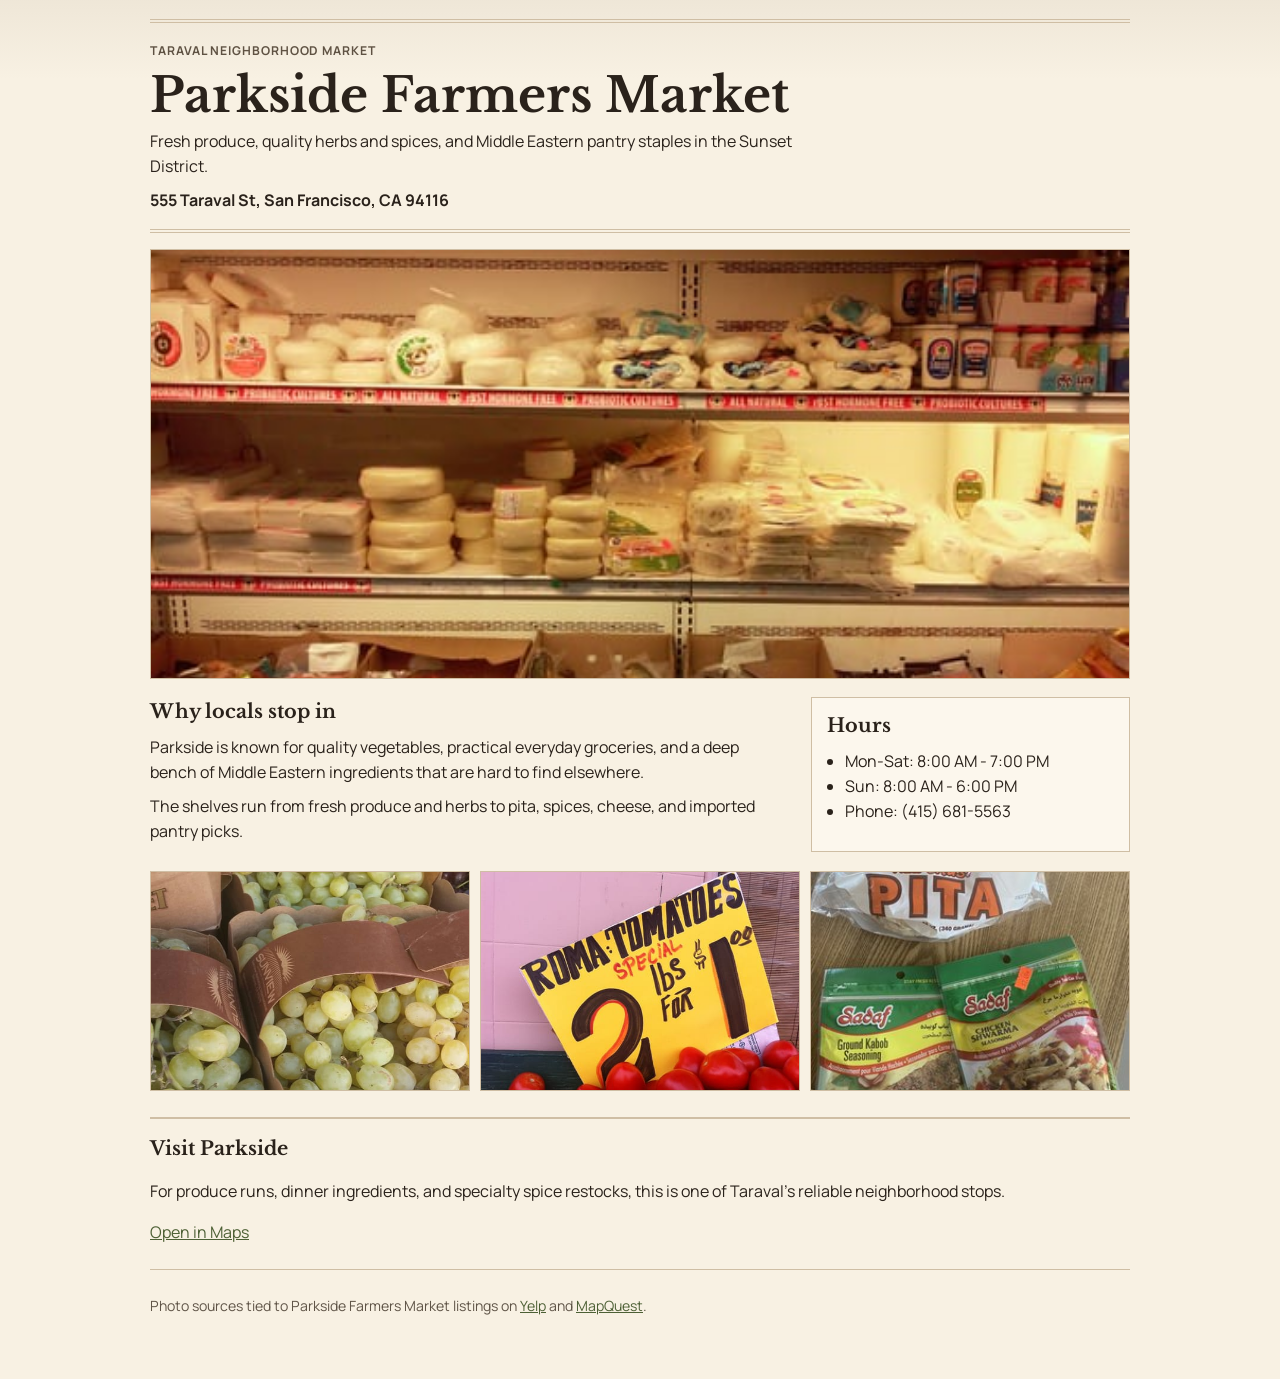
==== sites/parkside-farmers-market/index.html @ 5b8dddbd "Add Parkside Farmers Market mock site and hub link" ====
<!doctype html>
<html lang="en">
  <head>
    <meta charset="UTF-8" />
    <meta name="viewport" content="width=device-width, initial-scale=1.0" />
    <title>Parkside Farmers Market | San Francisco</title>
    <meta
      name="description"
      content="Parkside Farmers Market in San Francisco: produce, Middle Eastern staples, herbs, spices, and neighborhood market staples."
    />
    <link rel="preconnect" href="https://fonts.googleapis.com" />
    <link rel="preconnect" href="https://fonts.gstatic.com" crossorigin />
    <link
      href="https://fonts.googleapis.com/css2?family=Libre+Baskerville:wght@400;700&family=Manrope:wght@400;500;700&display=swap"
      rel="stylesheet"
    />
    <link rel="stylesheet" href="styles.css" />
  </head>
  <body>
    <div class="page">
      <header class="masthead">
        <p class="kicker">Taraval Neighborhood Market</p>
        <h1>Parkside Farmers Market</h1>
        <p class="subtitle">
          Fresh produce, quality herbs and spices, and Middle Eastern pantry staples in the Sunset District.
        </p>
        <p class="address">
          555 Taraval St, San Francisco, CA 94116
        </p>
      </header>

      <figure class="hero">
        <img src="assets/cheese-case.jpg" alt="Cheese and specialty dairy case at Parkside Farmers Market" />
      </figure>

      <section class="split" aria-labelledby="why-locals-stop-in">
        <div>
          <h2 id="why-locals-stop-in">Why locals stop in</h2>
          <p>
            Parkside is known for quality vegetables, practical everyday groceries, and a deep bench of Middle Eastern ingredients that are hard to find elsewhere.
          </p>
          <p>
            The shelves run from fresh produce and herbs to pita, spices, cheese, and imported pantry picks.
          </p>
        </div>
        <aside>
          <h2>Hours</h2>
          <ul>
            <li>Mon-Sat: 8:00 AM - 7:00 PM</li>
            <li>Sun: 8:00 AM - 6:00 PM</li>
            <li>Phone: (415) 681-5563</li>
          </ul>
        </aside>
      </section>

      <section class="photo-band" aria-label="Produce and specialty items at Parkside Farmers Market">
        <figure>
          <img src="assets/grapes-produce.jpg" alt="Fresh produce display with green grapes at Parkside Farmers Market" />
        </figure>
        <figure>
          <img src="assets/tomato-special.jpg" alt="Roma tomato special sign and produce display at Parkside Farmers Market" />
        </figure>
        <figure>
          <img src="assets/spices-and-pita.jpg" alt="Middle Eastern spices and pita from Parkside Farmers Market" />
        </figure>
      </section>

      <section class="visit" aria-labelledby="visit">
        <h2 id="visit">Visit Parkside</h2>
        <p>
          For produce runs, dinner ingredients, and specialty spice restocks, this is one of Taraval's reliable neighborhood stops.
        </p>
        <p>
          <a href="https://maps.apple.com/?q=Parkside+Farmers+Market+555+Taraval+St+San+Francisco" target="_blank" rel="noopener noreferrer">Open in Maps</a>
        </p>
      </section>

      <footer>
        <p>
          Photo sources tied to Parkside Farmers Market listings on
          <a href="https://www.yelp.com/biz/parkside-farmers-market-san-francisco" target="_blank" rel="noopener noreferrer">Yelp</a>
          and
          <a href="https://www.mapquest.com/us/california/parkside-farmers-market-11784413" target="_blank" rel="noopener noreferrer">MapQuest</a>.
        </p>
      </footer>
    </div>
  </body>
</html>
---- sites/parkside-farmers-market/styles.css ----
:root {
  --paper: #f8f1e3;
  --ink: #2a221b;
  --line: #cfbea4;
  --olive: #4d6035;
  --rust: #9a4f2e;
}

* {
  box-sizing: border-box;
}

body {
  margin: 0;
  color: var(--ink);
  background:
    linear-gradient(to bottom, rgba(130, 109, 80, 0.08), transparent 80px),
    var(--paper);
  font-family: "Manrope", "Avenir Next", sans-serif;
  line-height: 1.55;
}

.page {
  width: min(980px, 95vw);
  margin: 0 auto;
  padding: 1.2rem 0 3rem;
}

.masthead {
  border-top: 4px double var(--line);
  border-bottom: 4px double var(--line);
  padding: 1.2rem 0 1rem;
}

.kicker {
  margin: 0;
  text-transform: uppercase;
  letter-spacing: 0.08em;
  font-weight: 700;
  font-size: 0.76rem;
  color: #5f5243;
}

h1,
h2 {
  font-family: "Libre Baskerville", Georgia, serif;
}

h1 {
  margin: 0.5rem 0 0.45rem;
  font-size: clamp(1.9rem, 5vw, 3rem);
  line-height: 1.1;
}

.subtitle {
  margin: 0;
  max-width: 65ch;
}

.address {
  margin: 0.6rem 0 0;
  font-weight: 700;
}

.hero {
  margin: 1rem 0 0;
}

.hero img {
  width: 100%;
  max-height: 430px;
  object-fit: cover;
  display: block;
  border: 1px solid var(--line);
}

.split {
  display: grid;
  grid-template-columns: 2fr 1fr;
  gap: 1.4rem;
  margin-top: 1.1rem;
}

h2 {
  margin: 0 0 0.5rem;
  font-size: 1.2rem;
}

.split p {
  margin: 0.55rem 0;
}

.split aside {
  border: 1px solid var(--line);
  background: #fcf7ed;
  padding: 0.85rem 0.95rem;
}

.split ul {
  margin: 0;
  padding-left: 1.1rem;
}

.photo-band {
  margin-top: 1.2rem;
  display: grid;
  grid-template-columns: 1fr 1fr 1fr;
  gap: 0.65rem;
}

.photo-band figure {
  margin: 0;
}

.photo-band img {
  width: 100%;
  height: 220px;
  object-fit: cover;
  border: 1px solid var(--line);
}

.visit {
  margin-top: 1.2rem;
  padding-top: 0.9rem;
  border-top: 2px solid var(--line);
}

a {
  color: var(--olive);
}

a:hover {
  color: var(--rust);
}

footer {
  margin-top: 1.5rem;
  border-top: 1px solid var(--line);
  padding-top: 0.7rem;
  font-size: 0.88rem;
  color: #5f5447;
}

@media (max-width: 780px) {
  .split {
    grid-template-columns: 1fr;
  }

  .photo-band {
    grid-template-columns: 1fr;
  }

  .photo-band img {
    height: auto;
    max-height: 320px;
  }
}
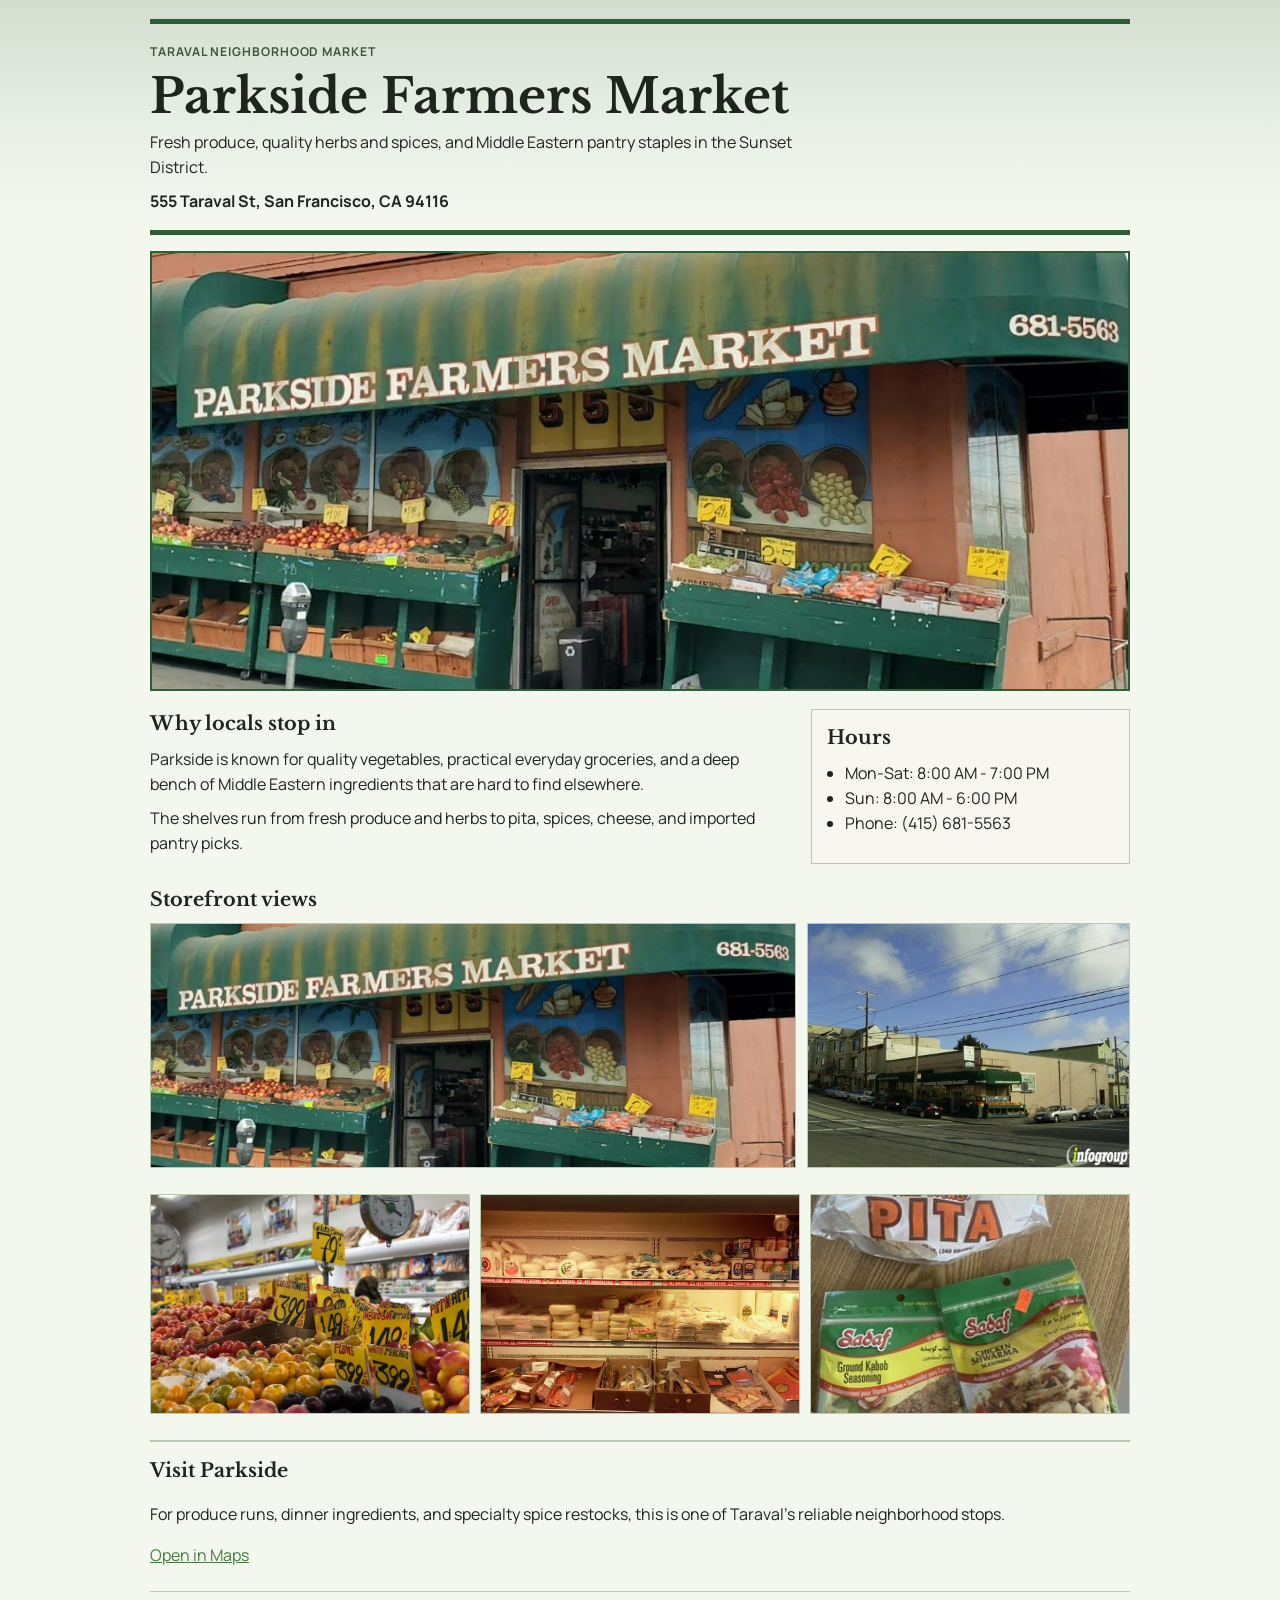
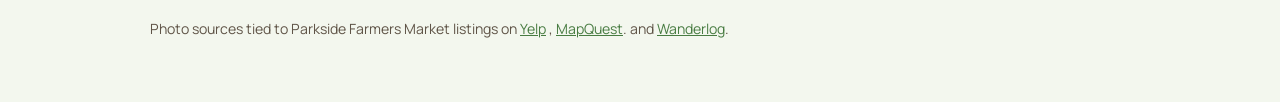
==== commit 1285d9d9: "Refresh Parkside site with greener style and storefront photos" ====
--- a/sites/parkside-farmers-market/index.html
+++ b/sites/parkside-farmers-market/index.html
@@ -30,7 +30,7 @@
       </header>
 
       <figure class="hero">
-        <img src="assets/cheese-case.jpg" alt="Cheese and specialty dairy case at Parkside Farmers Market" />
+        <img src="assets/storefront-main.jpg" alt="Main storefront of Parkside Farmers Market on Taraval Street" />
       </figure>
 
       <section class="split" aria-labelledby="why-locals-stop-in">
@@ -53,12 +53,24 @@
         </aside>
       </section>
 
+      <section class="storefront" aria-label="Storefront views of Parkside Farmers Market">
+        <h2>Storefront views</h2>
+        <div class="storefront-grid">
+          <figure>
+            <img src="assets/storefront-main.jpg" alt="Front entry and produce stand at Parkside Farmers Market" />
+          </figure>
+          <figure>
+            <img src="assets/storefront-street.jpg" alt="Street view of Parkside Farmers Market building on Taraval Street" />
+          </figure>
+        </div>
+      </section>
+
       <section class="photo-band" aria-label="Produce and specialty items at Parkside Farmers Market">
         <figure>
-          <img src="assets/grapes-produce.jpg" alt="Fresh produce display with green grapes at Parkside Farmers Market" />
+          <img src="assets/produce-aisle.jpg" alt="Fruit and produce section inside Parkside Farmers Market" />
         </figure>
         <figure>
-          <img src="assets/tomato-special.jpg" alt="Roma tomato special sign and produce display at Parkside Farmers Market" />
+          <img src="assets/cheese-case.jpg" alt="Cheese and specialty dairy case at Parkside Farmers Market" />
         </figure>
         <figure>
           <img src="assets/spices-and-pita.jpg" alt="Middle Eastern spices and pita from Parkside Farmers Market" />
@@ -79,8 +91,10 @@
         <p>
           Photo sources tied to Parkside Farmers Market listings on
           <a href="https://www.yelp.com/biz/parkside-farmers-market-san-francisco" target="_blank" rel="noopener noreferrer">Yelp</a>
+          ,
+          <a href="https://www.mapquest.com/us/california/parkside-farmers-market-11784413" target="_blank" rel="noopener noreferrer">MapQuest</a>.
           and
-          <a href="https://www.mapquest.com/us/california/parkside-farmers-market-11784413" target="_blank" rel="noopener noreferrer">MapQuest</a>.
+          <a href="https://wanderlog.com/place/details/7019731/parkside-farmers-market" target="_blank" rel="noopener noreferrer">Wanderlog</a>.
         </p>
       </footer>
     </div>
--- a/sites/parkside-farmers-market/styles.css
+++ b/sites/parkside-farmers-market/styles.css
@@ -1,9 +1,11 @@
 :root {
-  --paper: #f8f1e3;
-  --ink: #2a221b;
-  --line: #cfbea4;
-  --olive: #4d6035;
-  --rust: #9a4f2e;
+  --paper: #f3f7ee;
+  --ink: #1c261c;
+  --line: #b9c9af;
+  --olive: #2f5d35;
+  --leaf: #487c42;
+  --cream: #f8f7ef;
+  --rust: #8a4a2b;
 }
 
 * {
@@ -14,7 +16,7 @@
   margin: 0;
   color: var(--ink);
   background:
-    linear-gradient(to bottom, rgba(130, 109, 80, 0.08), transparent 80px),
+    linear-gradient(to bottom, rgba(61, 108, 70, 0.18), rgba(61, 108, 70, 0.05) 130px, transparent 220px),
     var(--paper);
   font-family: "Manrope", "Avenir Next", sans-serif;
   line-height: 1.55;
@@ -27,8 +29,8 @@
 }
 
 .masthead {
-  border-top: 4px double var(--line);
-  border-bottom: 4px double var(--line);
+  border-top: 5px solid var(--olive);
+  border-bottom: 5px solid var(--olive);
   padding: 1.2rem 0 1rem;
 }
 
@@ -38,7 +40,7 @@
   letter-spacing: 0.08em;
   font-weight: 700;
   font-size: 0.76rem;
-  color: #5f5243;
+  color: #3f563f;
 }
 
 h1,
@@ -68,10 +70,10 @@
 
 .hero img {
   width: 100%;
-  max-height: 430px;
+  max-height: 440px;
   object-fit: cover;
   display: block;
-  border: 1px solid var(--line);
+  border: 2px solid var(--olive);
 }
 
 .split {
@@ -92,13 +94,34 @@
 
 .split aside {
   border: 1px solid var(--line);
-  background: #fcf7ed;
+  background: var(--cream);
   padding: 0.85rem 0.95rem;
 }
 
 .split ul {
   margin: 0;
   padding-left: 1.1rem;
+}
+
+.storefront {
+  margin-top: 1.3rem;
+}
+
+.storefront-grid {
+  display: grid;
+  grid-template-columns: 2fr 1fr;
+  gap: 0.65rem;
+}
+
+.storefront-grid figure {
+  margin: 0;
+}
+
+.storefront-grid img {
+  width: 100%;
+  height: 245px;
+  object-fit: cover;
+  border: 1px solid var(--line);
 }
 
 .photo-band {
@@ -126,7 +149,7 @@
 }
 
 a {
-  color: var(--olive);
+  color: var(--leaf);
 }
 
 a:hover {
@@ -150,6 +173,15 @@
     grid-template-columns: 1fr;
   }
 
+  .storefront-grid {
+    grid-template-columns: 1fr;
+  }
+
+  .storefront-grid img {
+    height: auto;
+    max-height: 320px;
+  }
+
   .photo-band img {
     height: auto;
     max-height: 320px;
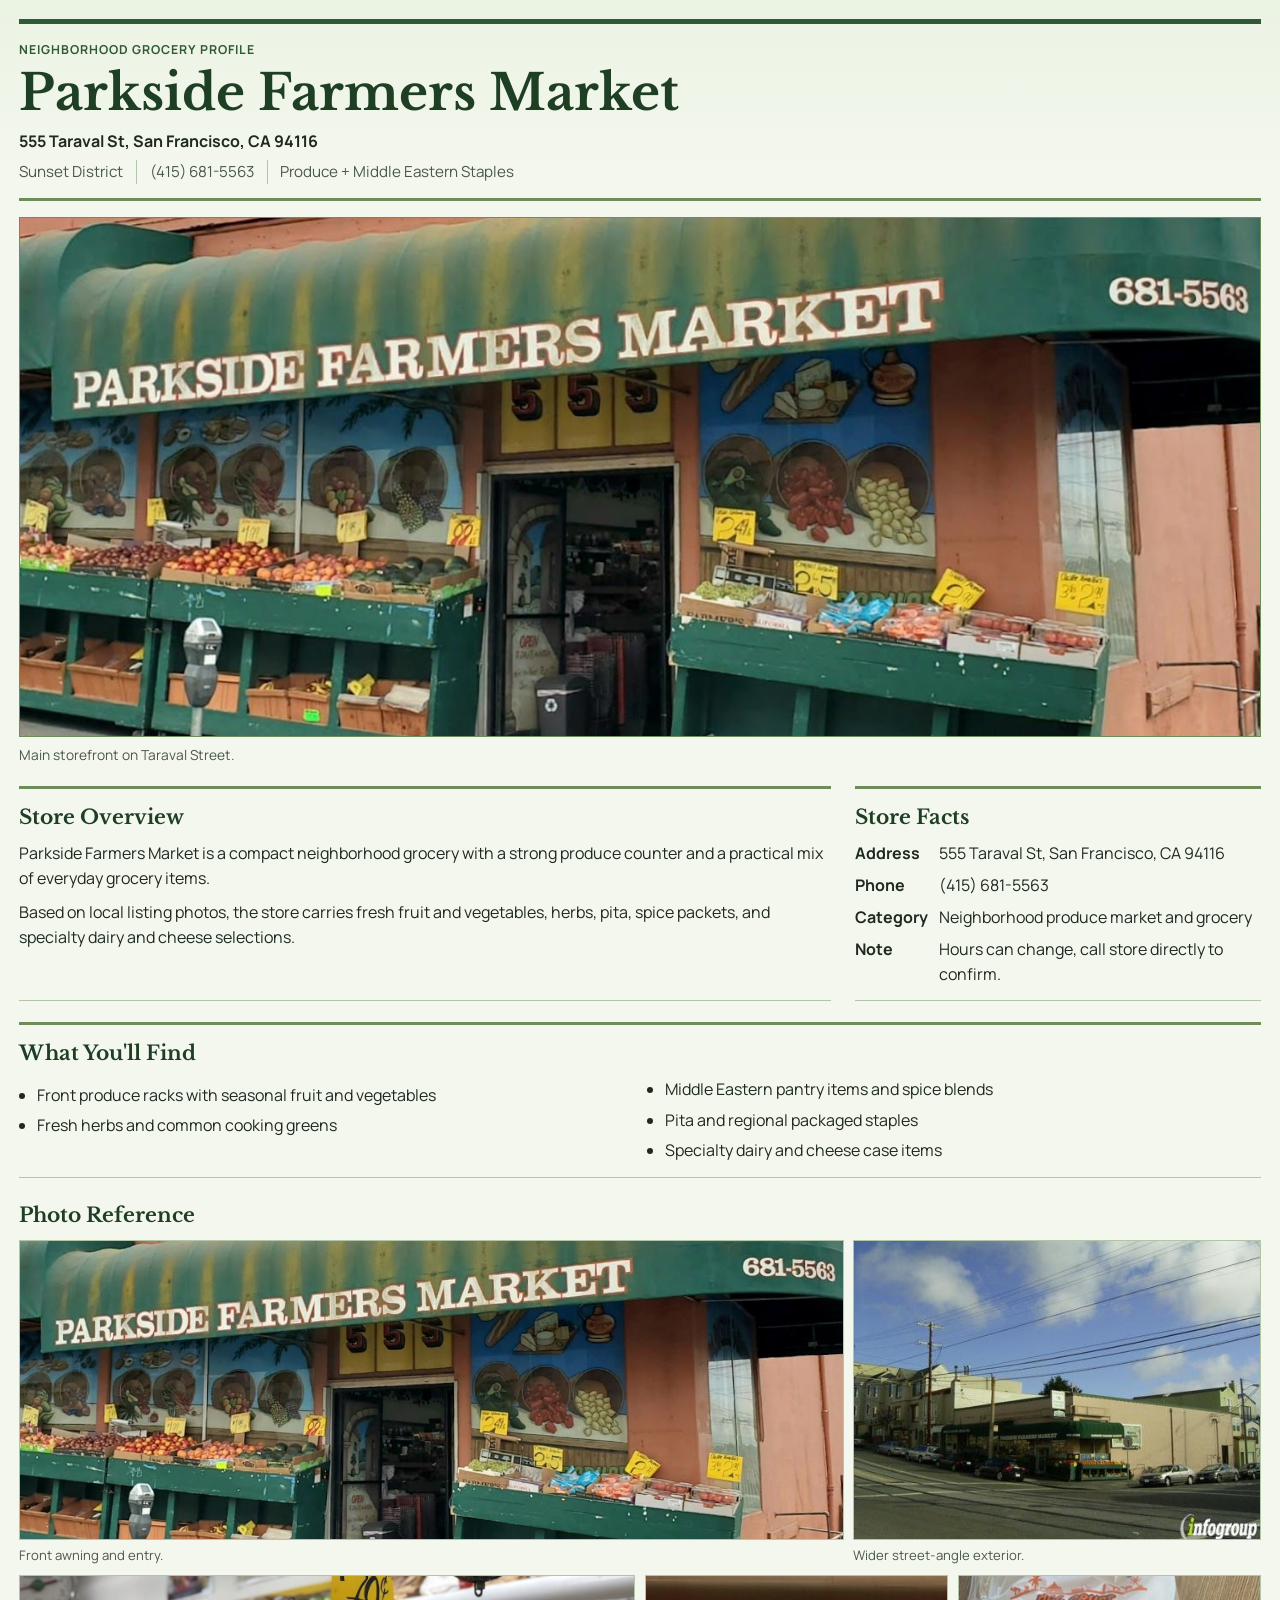
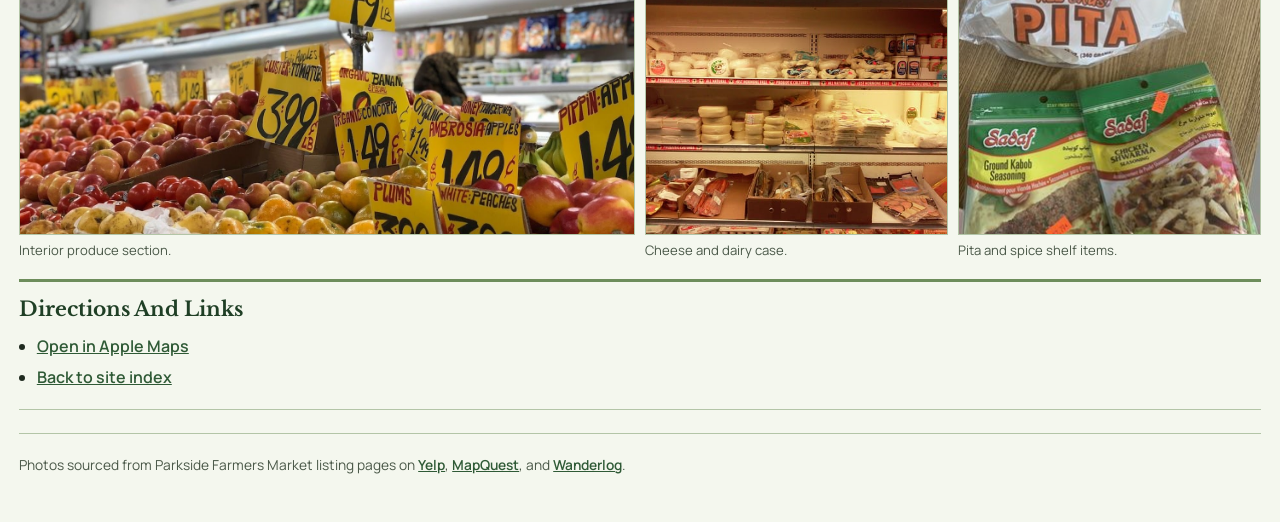
==== commit 07f27141: "Shift Parkside to informational layout with flatter styling" ====
--- a/sites/parkside-farmers-market/index.html
+++ b/sites/parkside-farmers-market/index.html
@@ -19,80 +19,100 @@
   <body>
     <div class="page">
       <header class="masthead">
-        <p class="kicker">Taraval Neighborhood Market</p>
+        <p class="kicker">Neighborhood Grocery Profile</p>
         <h1>Parkside Farmers Market</h1>
-        <p class="subtitle">
-          Fresh produce, quality herbs and spices, and Middle Eastern pantry staples in the Sunset District.
-        </p>
-        <p class="address">
-          555 Taraval St, San Francisco, CA 94116
+        <p class="subtitle">555 Taraval St, San Francisco, CA 94116</p>
+        <p class="meta-line">
+          <span>Sunset District</span>
+          <span>(415) 681-5563</span>
+          <span>Produce + Middle Eastern Staples</span>
         </p>
       </header>
 
       <figure class="hero">
         <img src="assets/storefront-main.jpg" alt="Main storefront of Parkside Farmers Market on Taraval Street" />
+        <figcaption>Main storefront on Taraval Street.</figcaption>
       </figure>
 
-      <section class="split" aria-labelledby="why-locals-stop-in">
-        <div>
-          <h2 id="why-locals-stop-in">Why locals stop in</h2>
+      <section class="info-columns" aria-labelledby="store-overview">
+        <article>
+          <h2 id="store-overview">Store Overview</h2>
           <p>
-            Parkside is known for quality vegetables, practical everyday groceries, and a deep bench of Middle Eastern ingredients that are hard to find elsewhere.
+            Parkside Farmers Market is a compact neighborhood grocery with a strong produce counter and a practical mix of everyday grocery items.
           </p>
           <p>
-            The shelves run from fresh produce and herbs to pita, spices, cheese, and imported pantry picks.
+            Based on local listing photos, the store carries fresh fruit and vegetables, herbs, pita, spice packets, and specialty dairy and cheese selections.
           </p>
-        </div>
-        <aside>
-          <h2>Hours</h2>
-          <ul>
-            <li>Mon-Sat: 8:00 AM - 7:00 PM</li>
-            <li>Sun: 8:00 AM - 6:00 PM</li>
-            <li>Phone: (415) 681-5563</li>
-          </ul>
-        </aside>
+        </article>
+        <article>
+          <h2>Store Facts</h2>
+          <dl class="facts">
+            <dt>Address</dt>
+            <dd>555 Taraval St, San Francisco, CA 94116</dd>
+            <dt>Phone</dt>
+            <dd>(415) 681-5563</dd>
+            <dt>Category</dt>
+            <dd>Neighborhood produce market and grocery</dd>
+            <dt>Note</dt>
+            <dd>Hours can change, call store directly to confirm.</dd>
+          </dl>
+        </article>
       </section>
 
-      <section class="storefront" aria-label="Storefront views of Parkside Farmers Market">
-        <h2>Storefront views</h2>
-        <div class="storefront-grid">
+      <section class="departments" aria-labelledby="what-youll-find">
+        <h2 id="what-youll-find">What You'll Find</h2>
+        <ul>
+          <li>Front produce racks with seasonal fruit and vegetables</li>
+          <li>Fresh herbs and common cooking greens</li>
+          <li>Middle Eastern pantry items and spice blends</li>
+          <li>Pita and regional packaged staples</li>
+          <li>Specialty dairy and cheese case items</li>
+        </ul>
+      </section>
+
+      <section class="photo-band" aria-label="Store and produce reference photos">
+        <h2>Photo Reference</h2>
+        <div class="photo-grid">
           <figure>
             <img src="assets/storefront-main.jpg" alt="Front entry and produce stand at Parkside Farmers Market" />
+            <figcaption>Front awning and entry.</figcaption>
           </figure>
           <figure>
             <img src="assets/storefront-street.jpg" alt="Street view of Parkside Farmers Market building on Taraval Street" />
+            <figcaption>Wider street-angle exterior.</figcaption>
+          </figure>
+          <figure>
+            <img src="assets/produce-aisle.jpg" alt="Fruit and produce section inside Parkside Farmers Market" />
+            <figcaption>Interior produce section.</figcaption>
+          </figure>
+          <figure>
+            <img src="assets/cheese-case.jpg" alt="Cheese and specialty dairy case at Parkside Farmers Market" />
+            <figcaption>Cheese and dairy case.</figcaption>
+          </figure>
+          <figure>
+            <img src="assets/spices-and-pita.jpg" alt="Middle Eastern spices and pita from Parkside Farmers Market" />
+            <figcaption>Pita and spice shelf items.</figcaption>
           </figure>
         </div>
       </section>
 
-      <section class="photo-band" aria-label="Produce and specialty items at Parkside Farmers Market">
-        <figure>
-          <img src="assets/produce-aisle.jpg" alt="Fruit and produce section inside Parkside Farmers Market" />
-        </figure>
-        <figure>
-          <img src="assets/cheese-case.jpg" alt="Cheese and specialty dairy case at Parkside Farmers Market" />
-        </figure>
-        <figure>
-          <img src="assets/spices-and-pita.jpg" alt="Middle Eastern spices and pita from Parkside Farmers Market" />
-        </figure>
-      </section>
-
-      <section class="visit" aria-labelledby="visit">
-        <h2 id="visit">Visit Parkside</h2>
-        <p>
-          For produce runs, dinner ingredients, and specialty spice restocks, this is one of Taraval's reliable neighborhood stops.
-        </p>
-        <p>
-          <a href="https://maps.apple.com/?q=Parkside+Farmers+Market+555+Taraval+St+San+Francisco" target="_blank" rel="noopener noreferrer">Open in Maps</a>
-        </p>
+      <section class="links" aria-labelledby="directions-and-links">
+        <h2 id="directions-and-links">Directions And Links</h2>
+        <ul>
+          <li>
+            <a href="https://maps.apple.com/?q=Parkside+Farmers+Market+555+Taraval+St+San+Francisco" target="_blank" rel="noopener noreferrer">Open in Apple Maps</a>
+          </li>
+          <li>
+            <a href="../../index.html" target="_self">Back to site index</a>
+          </li>
+        </ul>
       </section>
 
       <footer>
         <p>
-          Photo sources tied to Parkside Farmers Market listings on
-          <a href="https://www.yelp.com/biz/parkside-farmers-market-san-francisco" target="_blank" rel="noopener noreferrer">Yelp</a>
-          ,
-          <a href="https://www.mapquest.com/us/california/parkside-farmers-market-11784413" target="_blank" rel="noopener noreferrer">MapQuest</a>.
+          Photos sourced from Parkside Farmers Market listing pages on
+          <a href="https://www.yelp.com/biz/parkside-farmers-market-san-francisco" target="_blank" rel="noopener noreferrer">Yelp</a>,
+          <a href="https://www.mapquest.com/us/california/parkside-farmers-market-11784413" target="_blank" rel="noopener noreferrer">MapQuest</a>,
           and
           <a href="https://wanderlog.com/place/details/7019731/parkside-farmers-market" target="_blank" rel="noopener noreferrer">Wanderlog</a>.
         </p>
--- a/sites/parkside-farmers-market/styles.css
+++ b/sites/parkside-farmers-market/styles.css
@@ -1,11 +1,12 @@
 :root {
-  --paper: #f3f7ee;
-  --ink: #1c261c;
-  --line: #b9c9af;
-  --olive: #2f5d35;
-  --leaf: #487c42;
-  --cream: #f8f7ef;
-  --rust: #8a4a2b;
+  --bg: #f4f7ee;
+  --paper: #f9fbf5;
+  --line: #b3c5a7;
+  --line-strong: #6d8d5b;
+  --olive: #2f5a36;
+  --olive-dark: #1f3f25;
+  --ink: #1f2a1f;
+  --muted: #4a5848;
 }
 
 * {
@@ -14,33 +15,16 @@
 
 body {
   margin: 0;
+  background: linear-gradient(to bottom, #ebf3e3 0, var(--bg) 180px, var(--bg) 100%);
   color: var(--ink);
-  background:
-    linear-gradient(to bottom, rgba(61, 108, 70, 0.18), rgba(61, 108, 70, 0.05) 130px, transparent 220px),
-    var(--paper);
   font-family: "Manrope", "Avenir Next", sans-serif;
   line-height: 1.55;
 }
 
 .page {
-  width: min(980px, 95vw);
+  width: min(1360px, 97vw);
   margin: 0 auto;
-  padding: 1.2rem 0 3rem;
-}
-
-.masthead {
-  border-top: 5px solid var(--olive);
-  border-bottom: 5px solid var(--olive);
-  padding: 1.2rem 0 1rem;
-}
-
-.kicker {
-  margin: 0;
-  text-transform: uppercase;
-  letter-spacing: 0.08em;
-  font-weight: 700;
-  font-size: 0.76rem;
-  color: #3f563f;
+  padding: 1.2rem 0 2.4rem;
 }
 
 h1,
@@ -48,20 +32,50 @@
   font-family: "Libre Baskerville", Georgia, serif;
 }
 
+.masthead {
+  border-top: 5px solid var(--olive);
+  border-bottom: 3px solid var(--line-strong);
+  padding: 1rem 0 0.9rem;
+}
+
+.kicker {
+  margin: 0;
+  font-size: 0.77rem;
+  text-transform: uppercase;
+  letter-spacing: 0.08em;
+  color: var(--olive);
+  font-weight: 700;
+}
+
 h1 {
-  margin: 0.5rem 0 0.45rem;
-  font-size: clamp(1.9rem, 5vw, 3rem);
+  margin: 0.45rem 0 0;
+  font-size: clamp(1.95rem, 4.8vw, 3.1rem);
   line-height: 1.1;
+  color: var(--olive-dark);
 }
 
 .subtitle {
-  margin: 0;
-  max-width: 65ch;
-}
-
-.address {
-  margin: 0.6rem 0 0;
+  margin: 0.5rem 0 0;
   font-weight: 700;
+}
+
+.meta-line {
+  margin: 0.4rem 0 0;
+  color: var(--muted);
+  font-size: 0.95rem;
+  display: flex;
+  flex-wrap: wrap;
+  gap: 0.8rem;
+}
+
+.meta-line span {
+  border-right: 1px solid var(--line);
+  padding-right: 0.8rem;
+}
+
+.meta-line span:last-child {
+  border-right: 0;
+  padding-right: 0;
 }
 
 .hero {
@@ -70,120 +84,191 @@
 
 .hero img {
   width: 100%;
-  max-height: 440px;
+  max-height: 520px;
   object-fit: cover;
   display: block;
-  border: 2px solid var(--olive);
-}
-
-.split {
+  border: 1px solid var(--line-strong);
+}
+
+.hero figcaption {
+  margin-top: 0.4rem;
+  font-size: 0.86rem;
+  color: var(--muted);
+}
+
+.info-columns {
+  margin-top: 1.35rem;
   display: grid;
   grid-template-columns: 2fr 1fr;
-  gap: 1.4rem;
-  margin-top: 1.1rem;
+  gap: 1.5rem;
+}
+
+.info-columns article {
+  border-top: 3px solid var(--line-strong);
+  border-bottom: 1px solid var(--line);
+  padding: 0.7rem 0 0.8rem;
 }
 
 h2 {
-  margin: 0 0 0.5rem;
-  font-size: 1.2rem;
-}
-
-.split p {
+  margin: 0 0 0.6rem;
+  font-size: 1.26rem;
+  color: var(--olive-dark);
+}
+
+p {
   margin: 0.55rem 0;
 }
 
-.split aside {
+.facts {
+  margin: 0;
+  display: grid;
+  grid-template-columns: auto 1fr;
+  gap: 0.45rem 0.7rem;
+}
+
+.facts dt {
+  font-weight: 700;
+}
+
+.facts dd {
+  margin: 0;
+}
+
+.departments {
+  margin-top: 1.3rem;
+  border-top: 3px solid var(--line-strong);
+  border-bottom: 1px solid var(--line);
+  padding: 0.75rem 0 0.9rem;
+}
+
+.departments ul {
+  margin: 0;
+  padding-left: 1.1rem;
+  columns: 2;
+  column-gap: 2rem;
+}
+
+.departments li {
+  margin: 0.35rem 0;
+  break-inside: avoid;
+}
+
+.photo-band {
+  margin-top: 1.3rem;
+}
+
+.photo-grid {
+  display: grid;
+  grid-template-columns: repeat(12, minmax(0, 1fr));
+  gap: 0.6rem;
+}
+
+.photo-grid figure {
+  margin: 0;
+}
+
+.photo-grid figure:nth-child(1) {
+  grid-column: 1 / span 8;
+}
+
+.photo-grid figure:nth-child(2) {
+  grid-column: 9 / span 4;
+}
+
+.photo-grid figure:nth-child(3) {
+  grid-column: 1 / span 6;
+}
+
+.photo-grid figure:nth-child(4) {
+  grid-column: 7 / span 3;
+}
+
+.photo-grid figure:nth-child(5) {
+  grid-column: 10 / span 3;
+}
+
+.photo-grid img {
+  width: 100%;
+  height: 260px;
+  object-fit: cover;
+  display: block;
   border: 1px solid var(--line);
-  background: var(--cream);
-  padding: 0.85rem 0.95rem;
-}
-
-.split ul {
+}
+
+.photo-grid figure:nth-child(1) img,
+.photo-grid figure:nth-child(2) img {
+  height: 300px;
+}
+
+.photo-grid figcaption {
+  margin-top: 0.3rem;
+  font-size: 0.82rem;
+  color: var(--muted);
+}
+
+.links {
+  margin-top: 1.2rem;
+  border-top: 3px solid var(--line-strong);
+  border-bottom: 1px solid var(--line);
+  padding: 0.7rem 0 0.9rem;
+}
+
+.links ul {
   margin: 0;
   padding-left: 1.1rem;
 }
 
-.storefront {
-  margin-top: 1.3rem;
-}
-
-.storefront-grid {
-  display: grid;
-  grid-template-columns: 2fr 1fr;
-  gap: 0.65rem;
-}
-
-.storefront-grid figure {
-  margin: 0;
-}
-
-.storefront-grid img {
-  width: 100%;
-  height: 245px;
-  object-fit: cover;
-  border: 1px solid var(--line);
-}
-
-.photo-band {
-  margin-top: 1.2rem;
-  display: grid;
-  grid-template-columns: 1fr 1fr 1fr;
-  gap: 0.65rem;
-}
-
-.photo-band figure {
-  margin: 0;
-}
-
-.photo-band img {
-  width: 100%;
-  height: 220px;
-  object-fit: cover;
-  border: 1px solid var(--line);
-}
-
-.visit {
-  margin-top: 1.2rem;
-  padding-top: 0.9rem;
-  border-top: 2px solid var(--line);
+.links li {
+  margin: 0.35rem 0;
 }
 
 a {
-  color: var(--leaf);
+  color: var(--olive);
+  font-weight: 600;
 }
 
 a:hover {
-  color: var(--rust);
+  color: var(--olive-dark);
 }
 
 footer {
-  margin-top: 1.5rem;
+  margin-top: 1.4rem;
+  padding-top: 0.7rem;
   border-top: 1px solid var(--line);
-  padding-top: 0.7rem;
-  font-size: 0.88rem;
-  color: #5f5447;
-}
-
-@media (max-width: 780px) {
-  .split {
+  font-size: 0.86rem;
+  color: var(--muted);
+}
+
+@media (max-width: 900px) {
+  .page {
+    width: min(100%, calc(100vw - 1rem));
+  }
+
+  .info-columns {
     grid-template-columns: 1fr;
-  }
-
-  .photo-band {
+    gap: 0.8rem;
+  }
+
+  .departments ul {
+    columns: 1;
+  }
+
+  .photo-grid {
     grid-template-columns: 1fr;
   }
 
-  .storefront-grid {
-    grid-template-columns: 1fr;
-  }
-
-  .storefront-grid img {
+  .photo-grid figure:nth-child(1),
+  .photo-grid figure:nth-child(2),
+  .photo-grid figure:nth-child(3),
+  .photo-grid figure:nth-child(4),
+  .photo-grid figure:nth-child(5) {
+    grid-column: auto;
+  }
+
+  .photo-grid img,
+  .photo-grid figure:nth-child(1) img,
+  .photo-grid figure:nth-child(2) img {
     height: auto;
-    max-height: 320px;
-  }
-
-  .photo-band img {
-    height: auto;
-    max-height: 320px;
-  }
-}
+    max-height: 360px;
+  }
+}
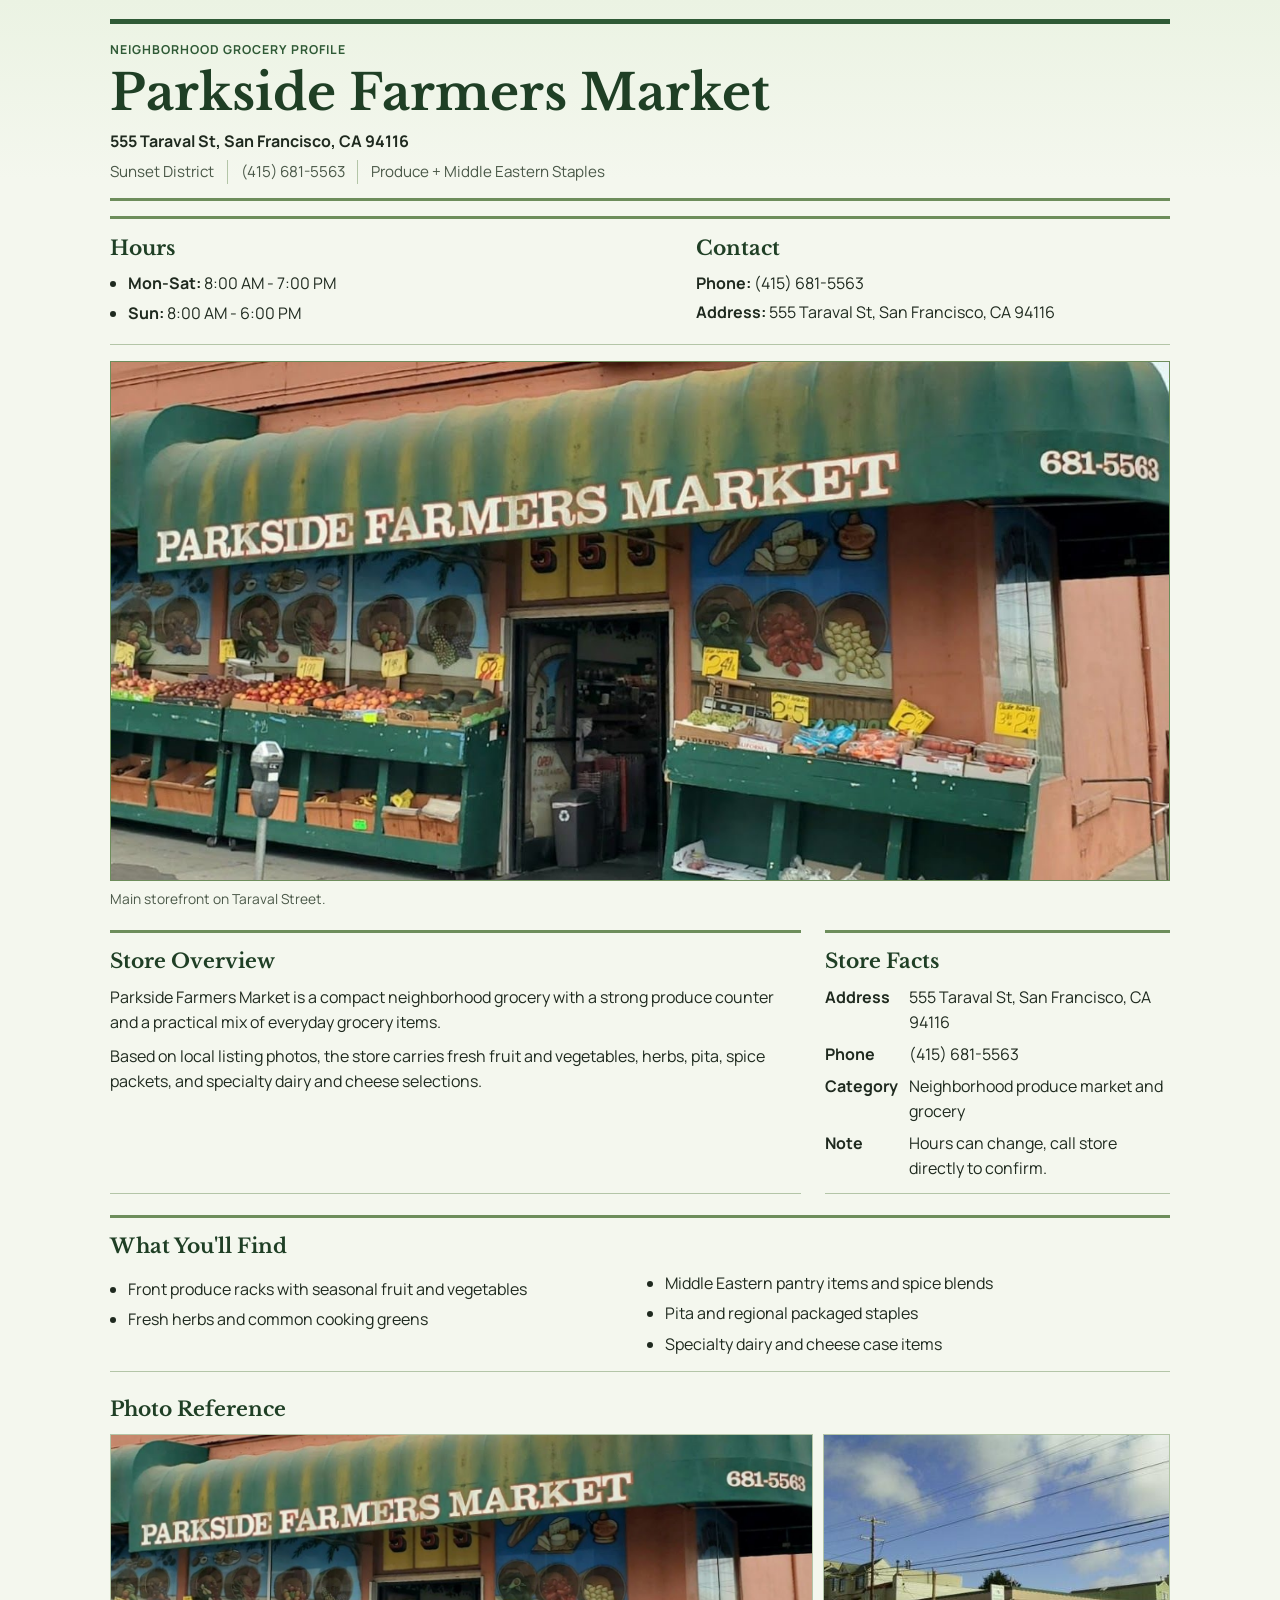
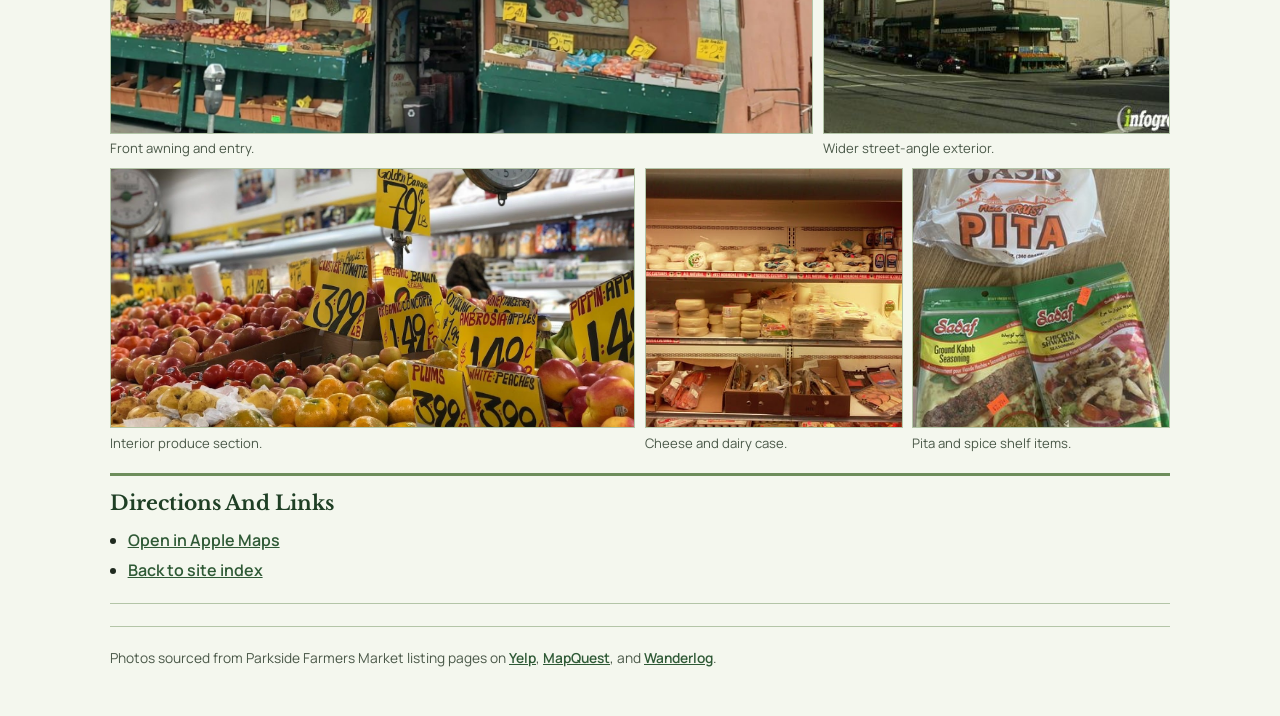
==== commit 9a8a6044: "Narrow Parkside layout and restore prominent hours section" ====
--- a/sites/parkside-farmers-market/index.html
+++ b/sites/parkside-farmers-market/index.html
@@ -28,6 +28,21 @@
           <span>Produce + Middle Eastern Staples</span>
         </p>
       </header>
+
+      <section class="quick-info" aria-labelledby="hours-contact">
+        <div class="hours-panel">
+          <h2 id="hours-contact">Hours</h2>
+          <ul>
+            <li><strong>Mon-Sat:</strong> 8:00 AM - 7:00 PM</li>
+            <li><strong>Sun:</strong> 8:00 AM - 6:00 PM</li>
+          </ul>
+        </div>
+        <div class="contact-panel">
+          <h2>Contact</h2>
+          <p><strong>Phone:</strong> (415) 681-5563</p>
+          <p><strong>Address:</strong> 555 Taraval St, San Francisco, CA 94116</p>
+        </div>
+      </section>
 
       <figure class="hero">
         <img src="assets/storefront-main.jpg" alt="Main storefront of Parkside Farmers Market on Taraval Street" />
--- a/sites/parkside-farmers-market/styles.css
+++ b/sites/parkside-farmers-market/styles.css
@@ -22,7 +22,7 @@
 }
 
 .page {
-  width: min(1360px, 97vw);
+  width: min(1060px, 95vw);
   margin: 0 auto;
   padding: 1.2rem 0 2.4rem;
 }
@@ -96,6 +96,34 @@
   color: var(--muted);
 }
 
+.quick-info {
+  margin-top: 0.95rem;
+  border-top: 3px solid var(--line-strong);
+  border-bottom: 1px solid var(--line);
+  padding: 0.8rem 0;
+  display: grid;
+  grid-template-columns: 1.2fr 1fr;
+  gap: 1.1rem;
+}
+
+.hours-panel h2,
+.contact-panel h2 {
+  margin-bottom: 0.45rem;
+}
+
+.hours-panel ul {
+  margin: 0;
+  padding-left: 1.1rem;
+}
+
+.hours-panel li {
+  margin: 0.35rem 0;
+}
+
+.contact-panel p {
+  margin: 0.3rem 0;
+}
+
 .info-columns {
   margin-top: 1.35rem;
   display: grid;
@@ -244,6 +272,11 @@
     width: min(100%, calc(100vw - 1rem));
   }
 
+  .quick-info {
+    grid-template-columns: 1fr;
+    gap: 0.6rem;
+  }
+
   .info-columns {
     grid-template-columns: 1fr;
     gap: 0.8rem;
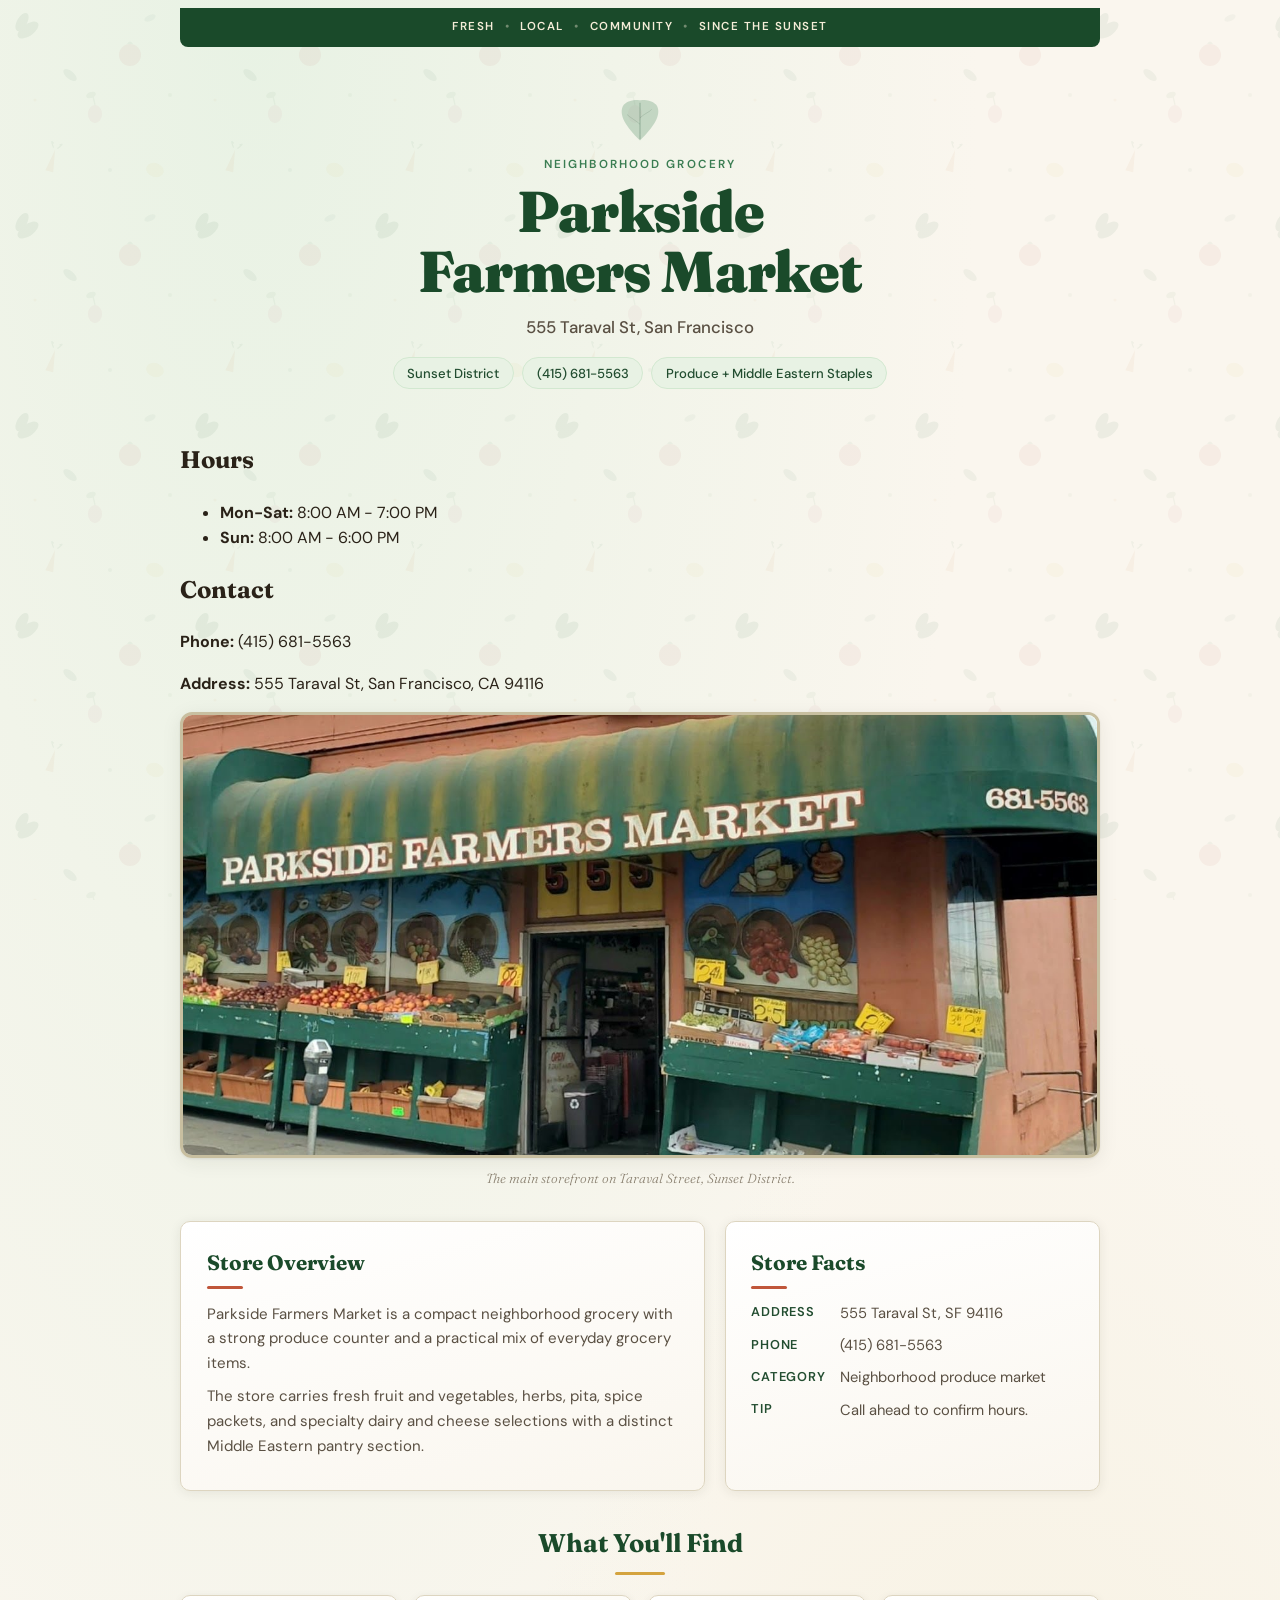
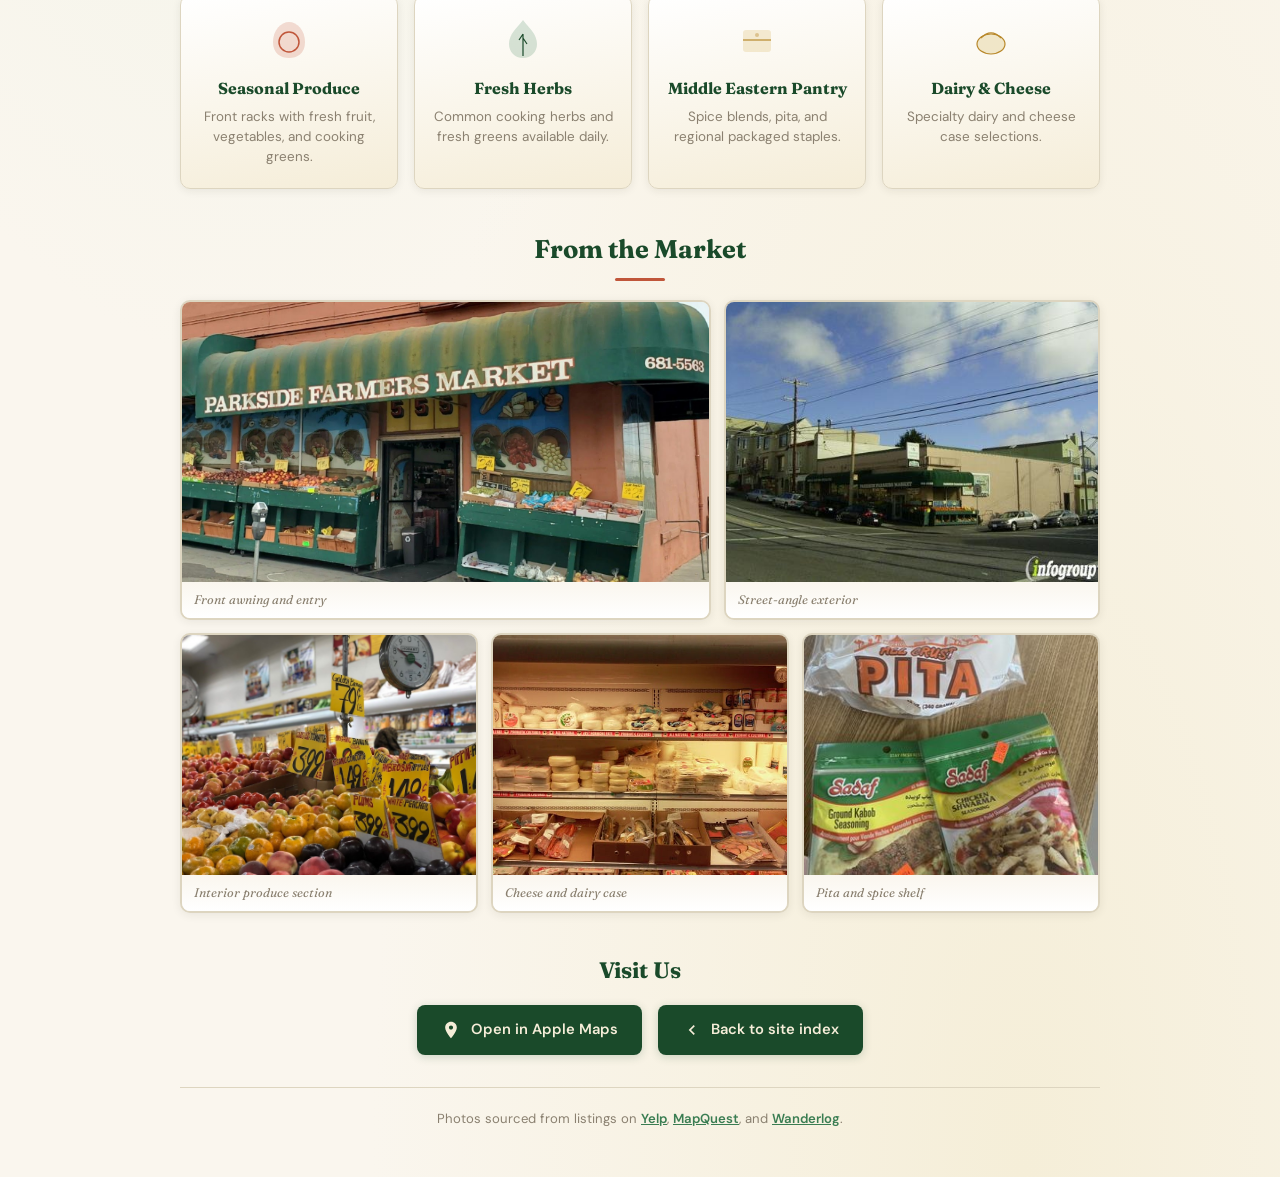
==== commit 2f98709b: "feat: claude code design" ====
--- a/sites/parkside-farmers-market/index.html
+++ b/sites/parkside-farmers-market/index.html
@@ -11,22 +11,80 @@
     <link rel="preconnect" href="https://fonts.googleapis.com" />
     <link rel="preconnect" href="https://fonts.gstatic.com" crossorigin />
     <link
-      href="https://fonts.googleapis.com/css2?family=Libre+Baskerville:wght@400;700&family=Manrope:wght@400;500;700&display=swap"
+      href="https://fonts.googleapis.com/css2?family=Fraunces:ital,opsz,wght@0,9..144,300;0,9..144,500;0,9..144,700;0,9..144,900;1,9..144,400&family=DM+Sans:wght@400;500;600&display=swap"
       rel="stylesheet"
     />
     <link rel="stylesheet" href="styles.css" />
   </head>
   <body>
+    <!-- Botanical SVG background pattern -->
+    <svg class="bg-pattern" aria-hidden="true" xmlns="http://www.w3.org/2000/svg">
+      <defs>
+        <pattern id="produce" x="0" y="0" width="180" height="200" patternUnits="userSpaceOnUse">
+          <!-- Leaf cluster top-left -->
+          <g opacity="0.07" fill="#2d6a3f">
+            <ellipse cx="28" cy="30" rx="12" ry="6" transform="rotate(-35 28 30)"/>
+            <ellipse cx="22" cy="22" rx="10" ry="5" transform="rotate(-60 22 22)"/>
+            <line x1="30" y1="36" x2="22" y2="18" stroke="#2d6a3f" stroke-width="1.2" opacity="0.5"/>
+          </g>
+          <!-- Tomato mid-right -->
+          <g opacity="0.055" transform="translate(130,55)">
+            <circle cx="0" cy="0" r="11" fill="#b5453a"/>
+            <path d="M-3,-11 Q0,-16 3,-11" fill="#3d7a4a" stroke="none"/>
+          </g>
+          <!-- Carrot bottom-left -->
+          <g opacity="0.06" transform="translate(55,150) rotate(15)">
+            <path d="M0,0 L-4,22 L4,22 Z" fill="#c4793a"/>
+            <path d="M-2,-2 Q-8,-10 -3,-6 M2,-2 Q8,-10 3,-6" stroke="#3d7a4a" stroke-width="1.2" fill="none"/>
+          </g>
+          <!-- Radish mid -->
+          <g opacity="0.05" transform="translate(95,110)">
+            <ellipse cx="0" cy="4" rx="7" ry="9" fill="#c45567"/>
+            <line x1="0" y1="-5" x2="-2" y2="-14" stroke="#3d7a4a" stroke-width="1.2"/>
+            <ellipse cx="-4" cy="-15" rx="5" ry="3" fill="#3d7a4a" transform="rotate(-20 -4 -15)"/>
+          </g>
+          <!-- Lemon top-right -->
+          <g opacity="0.05" transform="translate(155,170)">
+            <ellipse cx="0" cy="0" rx="9" ry="7" fill="#d4b745" transform="rotate(20)"/>
+          </g>
+          <!-- Small leaf scatter -->
+          <ellipse cx="70" cy="75" rx="8" ry="4" fill="#2d6a3f" opacity="0.05" transform="rotate(40 70 75)"/>
+          <ellipse cx="150" cy="18" rx="6" ry="3" fill="#2d6a3f" opacity="0.04" transform="rotate(-25 150 18)"/>
+          <!-- Tiny dot accents like seeds -->
+          <circle cx="110" cy="170" r="2" fill="#2d6a3f" opacity="0.04"/>
+          <circle cx="35" cy="100" r="1.5" fill="#c4793a" opacity="0.04"/>
+          <circle cx="170" cy="95" r="2" fill="#2d6a3f" opacity="0.035"/>
+        </pattern>
+      </defs>
+      <rect width="100%" height="100%" fill="url(#produce)" />
+    </svg>
+
     <div class="page">
+      <!-- Top ribbon -->
+      <div class="ribbon" aria-hidden="true">
+        <span>Fresh</span>
+        <span>Local</span>
+        <span>Community</span>
+        <span>Since the Sunset</span>
+      </div>
+
       <header class="masthead">
-        <p class="kicker">Neighborhood Grocery Profile</p>
-        <h1>Parkside Farmers Market</h1>
-        <p class="subtitle">555 Taraval St, San Francisco, CA 94116</p>
-        <p class="meta-line">
+        <div class="masthead-badge">
+          <svg viewBox="0 0 80 80" aria-hidden="true" class="leaf-icon">
+            <path d="M40 70 C20 50 5 30 15 15 C25 5 40 8 40 8 C40 8 55 5 65 15 C75 30 60 50 40 70Z" fill="var(--green-mid)" opacity="0.25"/>
+            <path d="M40 68 C40 68 40 25 40 12" stroke="var(--green-deep)" stroke-width="1.5" fill="none" opacity="0.3"/>
+            <path d="M40 45 C32 38 25 35 20 30" stroke="var(--green-deep)" stroke-width="1" fill="none" opacity="0.2"/>
+            <path d="M40 35 C48 28 55 26 58 22" stroke="var(--green-deep)" stroke-width="1" fill="none" opacity="0.2"/>
+          </svg>
+        </div>
+        <p class="kicker">Neighborhood Grocery</p>
+        <h1>Parkside<br/>Farmers Market</h1>
+        <p class="subtitle">555 Taraval St, San Francisco</p>
+        <div class="meta-pills">
           <span>Sunset District</span>
           <span>(415) 681-5563</span>
           <span>Produce + Middle Eastern Staples</span>
-        </p>
+        </div>
       </header>
 
       <section class="quick-info" aria-labelledby="hours-contact">
@@ -45,87 +103,114 @@
       </section>
 
       <figure class="hero">
-        <img src="assets/storefront-main.jpg" alt="Main storefront of Parkside Farmers Market on Taraval Street" />
-        <figcaption>Main storefront on Taraval Street.</figcaption>
+        <div class="hero-frame">
+          <img src="assets/storefront-main.jpg" alt="Main storefront of Parkside Farmers Market on Taraval Street" />
+        </div>
+        <figcaption>The main storefront on Taraval Street, Sunset District.</figcaption>
       </figure>
 
-      <section class="info-columns" aria-labelledby="store-overview">
-        <article>
+      <section class="overview-grid" aria-labelledby="store-overview">
+        <article class="card card-overview">
           <h2 id="store-overview">Store Overview</h2>
           <p>
             Parkside Farmers Market is a compact neighborhood grocery with a strong produce counter and a practical mix of everyday grocery items.
           </p>
           <p>
-            Based on local listing photos, the store carries fresh fruit and vegetables, herbs, pita, spice packets, and specialty dairy and cheese selections.
+            The store carries fresh fruit and vegetables, herbs, pita, spice packets, and specialty dairy and cheese selections with a distinct Middle Eastern pantry section.
           </p>
         </article>
-        <article>
+        <article class="card card-facts">
           <h2>Store Facts</h2>
           <dl class="facts">
             <dt>Address</dt>
-            <dd>555 Taraval St, San Francisco, CA 94116</dd>
+            <dd>555 Taraval St, SF 94116</dd>
             <dt>Phone</dt>
             <dd>(415) 681-5563</dd>
             <dt>Category</dt>
-            <dd>Neighborhood produce market and grocery</dd>
-            <dt>Note</dt>
-            <dd>Hours can change, call store directly to confirm.</dd>
+            <dd>Neighborhood produce market</dd>
+            <dt>Tip</dt>
+            <dd>Call ahead to confirm hours.</dd>
           </dl>
         </article>
       </section>
 
-      <section class="departments" aria-labelledby="what-youll-find">
+      <section class="find-section" aria-labelledby="what-youll-find">
         <h2 id="what-youll-find">What You'll Find</h2>
-        <ul>
-          <li>Front produce racks with seasonal fruit and vegetables</li>
-          <li>Fresh herbs and common cooking greens</li>
-          <li>Middle Eastern pantry items and spice blends</li>
-          <li>Pita and regional packaged staples</li>
-          <li>Specialty dairy and cheese case items</li>
-        </ul>
+        <div class="find-grid">
+          <div class="find-card">
+            <div class="find-icon" aria-hidden="true">
+              <svg viewBox="0 0 48 48"><path d="M24 6c-8 0-16 8-16 20s8 16 16 16 16-4 16-16S32 6 24 6z" fill="var(--terracotta)" opacity="0.2"/><circle cx="24" cy="26" r="10" fill="none" stroke="var(--terracotta)" stroke-width="1.5"/></svg>
+            </div>
+            <h3>Seasonal Produce</h3>
+            <p>Front racks with fresh fruit, vegetables, and cooking greens.</p>
+          </div>
+          <div class="find-card">
+            <div class="find-icon" aria-hidden="true">
+              <svg viewBox="0 0 48 48"><path d="M24 4 C18 12 10 18 10 28 C10 36 16 42 24 42 C32 42 38 36 38 28 C38 18 30 12 24 4z" fill="var(--green-mid)" opacity="0.2"/><path d="M24 40 V18 M20 24 L24 18 M28 28 L24 22" stroke="var(--green-deep)" stroke-width="1.2" fill="none"/></svg>
+            </div>
+            <h3>Fresh Herbs</h3>
+            <p>Common cooking herbs and fresh greens available daily.</p>
+          </div>
+          <div class="find-card">
+            <div class="find-icon" aria-hidden="true">
+              <svg viewBox="0 0 48 48"><rect x="10" y="14" width="28" height="22" rx="3" fill="var(--amber)" opacity="0.2"/><line x1="10" y1="24" x2="38" y2="24" stroke="var(--amber-deep)" stroke-width="1.2"/><circle cx="24" cy="19" r="2" fill="var(--amber-deep)" opacity="0.4"/></svg>
+            </div>
+            <h3>Middle Eastern Pantry</h3>
+            <p>Spice blends, pita, and regional packaged staples.</p>
+          </div>
+          <div class="find-card">
+            <div class="find-icon" aria-hidden="true">
+              <svg viewBox="0 0 48 48"><ellipse cx="24" cy="28" rx="14" ry="10" fill="var(--cream-accent)" stroke="var(--amber-deep)" stroke-width="1.2"/><path d="M14 22 Q24 12 34 22" fill="none" stroke="var(--amber-deep)" stroke-width="1.2"/></svg>
+            </div>
+            <h3>Dairy & Cheese</h3>
+            <p>Specialty dairy and cheese case selections.</p>
+          </div>
+        </div>
       </section>
 
       <section class="photo-band" aria-label="Store and produce reference photos">
-        <h2>Photo Reference</h2>
+        <h2>From the Market</h2>
         <div class="photo-grid">
-          <figure>
+          <figure class="photo-card">
             <img src="assets/storefront-main.jpg" alt="Front entry and produce stand at Parkside Farmers Market" />
-            <figcaption>Front awning and entry.</figcaption>
-          </figure>
-          <figure>
+            <figcaption>Front awning and entry</figcaption>
+          </figure>
+          <figure class="photo-card">
             <img src="assets/storefront-street.jpg" alt="Street view of Parkside Farmers Market building on Taraval Street" />
-            <figcaption>Wider street-angle exterior.</figcaption>
-          </figure>
-          <figure>
+            <figcaption>Street-angle exterior</figcaption>
+          </figure>
+          <figure class="photo-card">
             <img src="assets/produce-aisle.jpg" alt="Fruit and produce section inside Parkside Farmers Market" />
-            <figcaption>Interior produce section.</figcaption>
-          </figure>
-          <figure>
+            <figcaption>Interior produce section</figcaption>
+          </figure>
+          <figure class="photo-card">
             <img src="assets/cheese-case.jpg" alt="Cheese and specialty dairy case at Parkside Farmers Market" />
-            <figcaption>Cheese and dairy case.</figcaption>
-          </figure>
-          <figure>
+            <figcaption>Cheese and dairy case</figcaption>
+          </figure>
+          <figure class="photo-card">
             <img src="assets/spices-and-pita.jpg" alt="Middle Eastern spices and pita from Parkside Farmers Market" />
-            <figcaption>Pita and spice shelf items.</figcaption>
-          </figure>
-        </div>
-      </section>
-
-      <section class="links" aria-labelledby="directions-and-links">
-        <h2 id="directions-and-links">Directions And Links</h2>
-        <ul>
-          <li>
-            <a href="https://maps.apple.com/?q=Parkside+Farmers+Market+555+Taraval+St+San+Francisco" target="_blank" rel="noopener noreferrer">Open in Apple Maps</a>
-          </li>
-          <li>
-            <a href="../../index.html" target="_self">Back to site index</a>
-          </li>
-        </ul>
+            <figcaption>Pita and spice shelf</figcaption>
+          </figure>
+        </div>
+      </section>
+
+      <section class="links-section" aria-labelledby="directions-and-links">
+        <h2 id="directions-and-links">Visit Us</h2>
+        <div class="link-cards">
+          <a href="https://maps.apple.com/?q=Parkside+Farmers+Market+555+Taraval+St+San+Francisco" target="_blank" rel="noopener noreferrer" class="link-card">
+            <svg viewBox="0 0 24 24" class="link-icon" aria-hidden="true"><path d="M12 2C8.13 2 5 5.13 5 9c0 5.25 7 13 7 13s7-7.75 7-13c0-3.87-3.13-7-7-7zm0 9.5c-1.38 0-2.5-1.12-2.5-2.5s1.12-2.5 2.5-2.5 2.5 1.12 2.5 2.5-1.12 2.5-2.5 2.5z" fill="currentColor"/></svg>
+            <span>Open in Apple Maps</span>
+          </a>
+          <a href="../../index.html" target="_self" class="link-card">
+            <svg viewBox="0 0 24 24" class="link-icon" aria-hidden="true"><path d="M15.41 7.41L14 6l-6 6 6 6 1.41-1.41L10.83 12z" fill="currentColor"/></svg>
+            <span>Back to site index</span>
+          </a>
+        </div>
       </section>
 
       <footer>
         <p>
-          Photos sourced from Parkside Farmers Market listing pages on
+          Photos sourced from listings on
           <a href="https://www.yelp.com/biz/parkside-farmers-market-san-francisco" target="_blank" rel="noopener noreferrer">Yelp</a>,
           <a href="https://www.mapquest.com/us/california/parkside-farmers-market-11784413" target="_blank" rel="noopener noreferrer">MapQuest</a>,
           and
--- a/sites/parkside-farmers-market/styles.css
+++ b/sites/parkside-farmers-market/styles.css
@@ -1,307 +1,607 @@
+/* ============================================
+   Parkside Farmers Market — Harvest Seed Catalog
+   ============================================ */
+
 :root {
-  --bg: #f4f7ee;
-  --paper: #f9fbf5;
-  --line: #b3c5a7;
-  --line-strong: #6d8d5b;
-  --olive: #2f5a36;
-  --olive-dark: #1f3f25;
-  --ink: #1f2a1f;
-  --muted: #4a5848;
+  --cream: #faf6ee;
+  --cream-warm: #f5edd8;
+  --cream-accent: #f0e6c8;
+  --green-deep: #1a4a2a;
+  --green-dark: #224d30;
+  --green-mid: #3a7d52;
+  --green-light: #6aad7b;
+  --green-pale: #d2e8d0;
+  --green-wash: #e8f2e4;
+  --terracotta: #c0563a;
+  --terracotta-light: #d98a6e;
+  --amber: #d4a33e;
+  --amber-deep: #b8882a;
+  --ink: #2a2218;
+  --ink-soft: #5a5043;
+  --ink-muted: #8a8070;
+  --border: #c8bfa0;
+  --border-light: #ddd5c0;
+  --shadow-warm: rgba(42, 34, 24, 0.08);
+  --shadow-deep: rgba(42, 34, 24, 0.15);
 }
 
 * {
   box-sizing: border-box;
 }
 
+/* ---- Background pattern layer ---- */
+
+.bg-pattern {
+  position: fixed;
+  inset: 0;
+  width: 100%;
+  height: 100%;
+  z-index: -1;
+  pointer-events: none;
+}
+
 body {
   margin: 0;
-  background: linear-gradient(to bottom, #ebf3e3 0, var(--bg) 180px, var(--bg) 100%);
+  background: var(--cream);
+  background-image:
+    radial-gradient(ellipse at 20% 0%, var(--green-wash) 0%, transparent 50%),
+    radial-gradient(ellipse at 80% 100%, #f5eed8 0%, transparent 45%);
   color: var(--ink);
-  font-family: "Manrope", "Avenir Next", sans-serif;
-  line-height: 1.55;
+  font-family: "DM Sans", "Avenir Next", system-ui, sans-serif;
+  line-height: 1.6;
+  -webkit-font-smoothing: antialiased;
 }
 
 .page {
-  width: min(1060px, 95vw);
+  width: min(920px, 92vw);
   margin: 0 auto;
-  padding: 1.2rem 0 2.4rem;
-}
-
-h1,
-h2 {
-  font-family: "Libre Baskerville", Georgia, serif;
-}
+  padding: 0.5rem 0 3rem;
+}
+
+h1, h2, h3 {
+  font-family: "Fraunces", Georgia, serif;
+  font-weight: 700;
+}
+
+/* ---- Animations ---- */
+
+@keyframes fadeUp {
+  from { opacity: 0; transform: translateY(18px); }
+  to { opacity: 1; transform: translateY(0); }
+}
+
+@keyframes fadeIn {
+  from { opacity: 0; }
+  to { opacity: 1; }
+}
+
+@keyframes growIn {
+  from { opacity: 0; transform: scale(0.92); }
+  to { opacity: 1; transform: scale(1); }
+}
+
+/* ---- Top ribbon ---- */
+
+.ribbon {
+  display: flex;
+  justify-content: center;
+  gap: 1.6rem;
+  padding: 0.65rem 1rem;
+  margin-bottom: 1.5rem;
+  background: var(--green-deep);
+  color: var(--cream-warm);
+  font-size: 0.72rem;
+  font-weight: 600;
+  letter-spacing: 0.13em;
+  text-transform: uppercase;
+  border-radius: 0 0 8px 8px;
+  animation: fadeIn 0.6s ease both;
+}
+
+.ribbon span {
+  position: relative;
+}
+
+.ribbon span:not(:last-child)::after {
+  content: "\2022";
+  position: absolute;
+  right: -0.95rem;
+  opacity: 0.4;
+}
+
+/* ---- Masthead ---- */
 
 .masthead {
-  border-top: 5px solid var(--olive);
-  border-bottom: 3px solid var(--line-strong);
-  padding: 1rem 0 0.9rem;
+  text-align: center;
+  padding: 1.5rem 1rem 2rem;
+  animation: fadeUp 0.7s ease both;
+  animation-delay: 0.1s;
+  position: relative;
+}
+
+.masthead-badge {
+  display: flex;
+  justify-content: center;
+  margin-bottom: 0.5rem;
+}
+
+.leaf-icon {
+  width: 52px;
+  height: 52px;
+  animation: growIn 0.8s ease both;
+  animation-delay: 0.3s;
 }
 
 .kicker {
   margin: 0;
-  font-size: 0.77rem;
+  font-size: 0.73rem;
+  font-weight: 600;
   text-transform: uppercase;
-  letter-spacing: 0.08em;
-  color: var(--olive);
-  font-weight: 700;
+  letter-spacing: 0.18em;
+  color: var(--green-mid);
 }
 
 h1 {
-  margin: 0.45rem 0 0;
-  font-size: clamp(1.95rem, 4.8vw, 3.1rem);
-  line-height: 1.1;
-  color: var(--olive-dark);
+  margin: 0.5rem 0 0;
+  font-size: clamp(2.4rem, 6vw, 3.6rem);
+  line-height: 1.05;
+  color: var(--green-deep);
+  font-weight: 900;
+  letter-spacing: -0.02em;
 }
 
 .subtitle {
-  margin: 0.5rem 0 0;
-  font-weight: 700;
-}
-
-.meta-line {
-  margin: 0.4rem 0 0;
-  color: var(--muted);
-  font-size: 0.95rem;
+  margin: 0.7rem 0 0;
+  font-size: 1.05rem;
+  color: var(--ink-soft);
+  font-weight: 500;
+}
+
+.meta-pills {
   display: flex;
   flex-wrap: wrap;
-  gap: 0.8rem;
-}
-
-.meta-line span {
-  border-right: 1px solid var(--line);
-  padding-right: 0.8rem;
-}
-
-.meta-line span:last-child {
-  border-right: 0;
-  padding-right: 0;
-}
+  justify-content: center;
+  gap: 0.5rem;
+  margin-top: 1rem;
+}
+
+.meta-pills span {
+  background: var(--green-wash);
+  color: var(--green-dark);
+  border: 1px solid var(--green-pale);
+  padding: 0.3rem 0.85rem;
+  border-radius: 100px;
+  font-size: 0.82rem;
+  font-weight: 500;
+}
+
+/* ---- Hero ---- */
 
 .hero {
-  margin: 1rem 0 0;
+  margin: 0 0 2rem;
+  animation: fadeUp 0.7s ease both;
+  animation-delay: 0.25s;
+}
+
+.hero-frame {
+  border-radius: 12px;
+  overflow: hidden;
+  border: 3px solid var(--border);
+  box-shadow:
+    0 4px 20px var(--shadow-warm),
+    0 1px 3px var(--shadow-warm);
+  position: relative;
+}
+
+.hero-frame::after {
+  content: "";
+  position: absolute;
+  inset: 0;
+  border-radius: 12px;
+  box-shadow: inset 0 0 40px rgba(26, 74, 42, 0.06);
+  pointer-events: none;
 }
 
 .hero img {
   width: 100%;
-  max-height: 520px;
+  max-height: 440px;
   object-fit: cover;
   display: block;
-  border: 1px solid var(--line-strong);
+  transition: transform 0.6s cubic-bezier(0.25, 0.46, 0.45, 0.94);
+}
+
+.hero-frame:hover img {
+  transform: scale(1.02);
 }
 
 .hero figcaption {
-  margin-top: 0.4rem;
-  font-size: 0.86rem;
-  color: var(--muted);
-}
-
-.quick-info {
-  margin-top: 0.95rem;
-  border-top: 3px solid var(--line-strong);
-  border-bottom: 1px solid var(--line);
-  padding: 0.8rem 0;
+  margin-top: 0.6rem;
+  text-align: center;
+  font-size: 0.82rem;
+  color: var(--ink-muted);
+  font-style: italic;
+  font-family: "Fraunces", Georgia, serif;
+  font-weight: 300;
+}
+
+/* ---- Overview grid ---- */
+
+.overview-grid {
   display: grid;
-  grid-template-columns: 1.2fr 1fr;
-  gap: 1.1rem;
-}
-
-.hours-panel h2,
-.contact-panel h2 {
-  margin-bottom: 0.45rem;
-}
-
-.hours-panel ul {
-  margin: 0;
-  padding-left: 1.1rem;
-}
-
-.hours-panel li {
-  margin: 0.35rem 0;
-}
-
-.contact-panel p {
-  margin: 0.3rem 0;
-}
-
-.info-columns {
-  margin-top: 1.35rem;
-  display: grid;
-  grid-template-columns: 2fr 1fr;
-  gap: 1.5rem;
-}
-
-.info-columns article {
-  border-top: 3px solid var(--line-strong);
-  border-bottom: 1px solid var(--line);
-  padding: 0.7rem 0 0.8rem;
-}
-
-h2 {
-  margin: 0 0 0.6rem;
-  font-size: 1.26rem;
-  color: var(--olive-dark);
-}
-
-p {
-  margin: 0.55rem 0;
-}
+  grid-template-columns: 1.4fr 1fr;
+  gap: 1.2rem;
+  margin-bottom: 2rem;
+  animation: fadeUp 0.7s ease both;
+  animation-delay: 0.35s;
+}
+
+.card {
+  background: linear-gradient(165deg, #fff 0%, var(--cream) 100%);
+  border: 1px solid var(--border-light);
+  border-radius: 10px;
+  padding: 1.5rem 1.6rem;
+  box-shadow: 0 2px 12px var(--shadow-warm);
+  transition: box-shadow 0.3s ease, transform 0.3s ease;
+}
+
+.card:hover {
+  box-shadow: 0 6px 24px var(--shadow-deep);
+  transform: translateY(-2px);
+}
+
+.card h2 {
+  margin: 0 0 0.8rem;
+  font-size: 1.3rem;
+  color: var(--green-deep);
+  position: relative;
+  padding-bottom: 0.6rem;
+}
+
+.card h2::after {
+  content: "";
+  position: absolute;
+  bottom: 0;
+  left: 0;
+  width: 36px;
+  height: 3px;
+  background: var(--terracotta);
+  border-radius: 2px;
+}
+
+.card p {
+  margin: 0.5rem 0;
+  color: var(--ink-soft);
+  font-size: 0.94rem;
+  line-height: 1.65;
+}
+
+/* Facts */
 
 .facts {
   margin: 0;
   display: grid;
   grid-template-columns: auto 1fr;
-  gap: 0.45rem 0.7rem;
+  gap: 0.55rem 0.9rem;
+  font-size: 0.92rem;
 }
 
 .facts dt {
-  font-weight: 700;
+  font-weight: 600;
+  color: var(--green-dark);
+  font-size: 0.8rem;
+  text-transform: uppercase;
+  letter-spacing: 0.06em;
+  align-self: baseline;
+  padding-top: 0.05rem;
 }
 
 .facts dd {
   margin: 0;
-}
-
-.departments {
-  margin-top: 1.3rem;
-  border-top: 3px solid var(--line-strong);
-  border-bottom: 1px solid var(--line);
-  padding: 0.75rem 0 0.9rem;
-}
-
-.departments ul {
+  color: var(--ink-soft);
+}
+
+/* ---- What You'll Find ---- */
+
+.find-section {
+  margin-bottom: 2.5rem;
+  animation: fadeUp 0.7s ease both;
+  animation-delay: 0.45s;
+}
+
+.find-section > h2 {
+  text-align: center;
+  font-size: 1.6rem;
+  color: var(--green-deep);
+  margin: 0 0 1.2rem;
+  position: relative;
+}
+
+.find-section > h2::after {
+  content: "";
+  display: block;
+  width: 50px;
+  height: 3px;
+  background: var(--amber);
+  margin: 0.5rem auto 0;
+  border-radius: 2px;
+}
+
+.find-grid {
+  display: grid;
+  grid-template-columns: repeat(4, 1fr);
+  gap: 1rem;
+}
+
+.find-card {
+  background: linear-gradient(170deg, #fff 0%, var(--cream-warm) 100%);
+  border: 1px solid var(--border-light);
+  border-radius: 10px;
+  padding: 1.3rem 1.1rem;
+  text-align: center;
+  transition: transform 0.3s ease, box-shadow 0.3s ease;
+  box-shadow: 0 2px 8px var(--shadow-warm);
+}
+
+.find-card:hover {
+  transform: translateY(-4px);
+  box-shadow: 0 8px 28px var(--shadow-deep);
+}
+
+.find-icon {
+  width: 48px;
+  height: 48px;
+  margin: 0 auto 0.7rem;
+}
+
+.find-icon svg {
+  width: 100%;
+  height: 100%;
+}
+
+.find-card h3 {
+  margin: 0 0 0.35rem;
+  font-size: 1rem;
+  color: var(--green-deep);
+  font-weight: 700;
+}
+
+.find-card p {
   margin: 0;
-  padding-left: 1.1rem;
-  columns: 2;
-  column-gap: 2rem;
-}
-
-.departments li {
-  margin: 0.35rem 0;
-  break-inside: avoid;
-}
+  font-size: 0.84rem;
+  color: var(--ink-muted);
+  line-height: 1.5;
+}
+
+/* ---- Photo grid ---- */
 
 .photo-band {
-  margin-top: 1.3rem;
+  margin-bottom: 2.5rem;
+  animation: fadeUp 0.7s ease both;
+  animation-delay: 0.55s;
+}
+
+.photo-band > h2 {
+  text-align: center;
+  font-size: 1.6rem;
+  color: var(--green-deep);
+  margin: 0 0 1.2rem;
+}
+
+.photo-band > h2::after {
+  content: "";
+  display: block;
+  width: 50px;
+  height: 3px;
+  background: var(--terracotta);
+  margin: 0.5rem auto 0;
+  border-radius: 2px;
 }
 
 .photo-grid {
   display: grid;
-  grid-template-columns: repeat(12, minmax(0, 1fr));
-  gap: 0.6rem;
-}
-
-.photo-grid figure {
+  grid-template-columns: repeat(12, 1fr);
+  gap: 0.8rem;
+}
+
+.photo-card {
   margin: 0;
-}
-
-.photo-grid figure:nth-child(1) {
-  grid-column: 1 / span 8;
-}
-
-.photo-grid figure:nth-child(2) {
-  grid-column: 9 / span 4;
-}
-
-.photo-grid figure:nth-child(3) {
-  grid-column: 1 / span 6;
-}
-
-.photo-grid figure:nth-child(4) {
-  grid-column: 7 / span 3;
-}
-
-.photo-grid figure:nth-child(5) {
-  grid-column: 10 / span 3;
-}
-
-.photo-grid img {
+  border-radius: 10px;
+  overflow: hidden;
+  border: 2px solid var(--border-light);
+  box-shadow: 0 2px 10px var(--shadow-warm);
+  transition: transform 0.35s ease, box-shadow 0.35s ease;
+  background: var(--cream);
+}
+
+.photo-card:hover {
+  transform: translateY(-3px) scale(1.01);
+  box-shadow: 0 8px 30px var(--shadow-deep);
+}
+
+.photo-card:nth-child(1) { grid-column: 1 / span 7; }
+.photo-card:nth-child(2) { grid-column: 8 / span 5; }
+.photo-card:nth-child(3) { grid-column: 1 / span 4; }
+.photo-card:nth-child(4) { grid-column: 5 / span 4; }
+.photo-card:nth-child(5) { grid-column: 9 / span 4; }
+
+.photo-card img {
   width: 100%;
-  height: 260px;
+  height: 240px;
   object-fit: cover;
   display: block;
-  border: 1px solid var(--line);
-}
-
-.photo-grid figure:nth-child(1) img,
-.photo-grid figure:nth-child(2) img {
-  height: 300px;
-}
-
-.photo-grid figcaption {
-  margin-top: 0.3rem;
+  transition: transform 0.5s cubic-bezier(0.25, 0.46, 0.45, 0.94);
+}
+
+.photo-card:nth-child(1) img,
+.photo-card:nth-child(2) img {
+  height: 280px;
+}
+
+.photo-card:hover img {
+  transform: scale(1.04);
+}
+
+.photo-card figcaption {
+  padding: 0.5rem 0.75rem;
+  font-size: 0.78rem;
+  color: var(--ink-muted);
+  font-style: italic;
+  font-family: "Fraunces", Georgia, serif;
+  background: linear-gradient(to bottom, var(--cream), #fff);
+}
+
+/* ---- Links / Visit Us ---- */
+
+.links-section {
+  margin-bottom: 2rem;
+  animation: fadeUp 0.7s ease both;
+  animation-delay: 0.6s;
+}
+
+.links-section > h2 {
+  text-align: center;
+  font-size: 1.4rem;
+  color: var(--green-deep);
+  margin: 0 0 1rem;
+}
+
+.link-cards {
+  display: flex;
+  gap: 1rem;
+  justify-content: center;
+}
+
+.link-card {
+  display: flex;
+  align-items: center;
+  gap: 0.6rem;
+  padding: 0.85rem 1.5rem;
+  background: var(--green-deep);
+  color: var(--cream-warm);
+  text-decoration: none;
+  border-radius: 8px;
+  font-size: 0.92rem;
+  font-weight: 600;
+  transition: background 0.25s ease, transform 0.25s ease, box-shadow 0.25s ease;
+  box-shadow: 0 2px 10px rgba(26, 74, 42, 0.2);
+}
+
+.link-card:hover {
+  background: var(--green-dark);
+  color: #fff;
+  transform: translateY(-2px);
+  box-shadow: 0 6px 20px rgba(26, 74, 42, 0.3);
+}
+
+.link-icon {
+  width: 20px;
+  height: 20px;
+  flex-shrink: 0;
+}
+
+/* ---- Footer ---- */
+
+footer {
+  margin-top: 1.5rem;
+  padding: 1.2rem 0 0;
+  border-top: 1px solid var(--border-light);
+  text-align: center;
+  animation: fadeIn 0.8s ease both;
+  animation-delay: 0.7s;
+}
+
+footer p {
   font-size: 0.82rem;
-  color: var(--muted);
-}
-
-.links {
-  margin-top: 1.2rem;
-  border-top: 3px solid var(--line-strong);
-  border-bottom: 1px solid var(--line);
-  padding: 0.7rem 0 0.9rem;
-}
-
-.links ul {
+  color: var(--ink-muted);
   margin: 0;
-  padding-left: 1.1rem;
-}
-
-.links li {
-  margin: 0.35rem 0;
 }
 
 a {
-  color: var(--olive);
+  color: var(--green-mid);
   font-weight: 600;
+  transition: color 0.2s ease;
 }
 
 a:hover {
-  color: var(--olive-dark);
-}
-
-footer {
-  margin-top: 1.4rem;
-  padding-top: 0.7rem;
-  border-top: 1px solid var(--line);
-  font-size: 0.86rem;
-  color: var(--muted);
-}
-
-@media (max-width: 900px) {
+  color: var(--terracotta);
+}
+
+/* ---- Responsive ---- */
+
+@media (max-width: 768px) {
+  .ribbon {
+    gap: 0.8rem;
+    font-size: 0.65rem;
+    padding: 0.55rem 0.5rem;
+    flex-wrap: wrap;
+    justify-content: center;
+  }
+
+  h1 {
+    font-size: 2.2rem;
+  }
+
+  .overview-grid {
+    grid-template-columns: 1fr;
+    gap: 1rem;
+  }
+
+  .find-grid {
+    grid-template-columns: 1fr 1fr;
+    gap: 0.8rem;
+  }
+
+  .photo-grid {
+    grid-template-columns: 1fr 1fr;
+    gap: 0.6rem;
+  }
+
+  .photo-card:nth-child(1) { grid-column: 1 / span 2; }
+  .photo-card:nth-child(2),
+  .photo-card:nth-child(3),
+  .photo-card:nth-child(4),
+  .photo-card:nth-child(5) { grid-column: auto; }
+
+  .photo-card img,
+  .photo-card:nth-child(1) img,
+  .photo-card:nth-child(2) img {
+    height: 200px;
+  }
+
+  .link-cards {
+    flex-direction: column;
+    align-items: center;
+  }
+}
+
+@media (max-width: 480px) {
   .page {
-    width: min(100%, calc(100vw - 1rem));
-  }
-
-  .quick-info {
+    width: calc(100vw - 1rem);
+  }
+
+  .ribbon {
+    font-size: 0.6rem;
+    gap: 0.5rem;
+  }
+
+  h1 {
+    font-size: 1.8rem;
+  }
+
+  .find-grid {
     grid-template-columns: 1fr;
-    gap: 0.6rem;
-  }
-
-  .info-columns {
-    grid-template-columns: 1fr;
-    gap: 0.8rem;
-  }
-
-  .departments ul {
-    columns: 1;
   }
 
   .photo-grid {
     grid-template-columns: 1fr;
   }
 
-  .photo-grid figure:nth-child(1),
-  .photo-grid figure:nth-child(2),
-  .photo-grid figure:nth-child(3),
-  .photo-grid figure:nth-child(4),
-  .photo-grid figure:nth-child(5) {
-    grid-column: auto;
-  }
-
-  .photo-grid img,
-  .photo-grid figure:nth-child(1) img,
-  .photo-grid figure:nth-child(2) img {
+  .photo-card:nth-child(1) { grid-column: auto; }
+
+  .photo-card img,
+  .photo-card:nth-child(1) img,
+  .photo-card:nth-child(2) img {
     height: auto;
-    max-height: 360px;
-  }
-}
+    max-height: 300px;
+  }
+}
